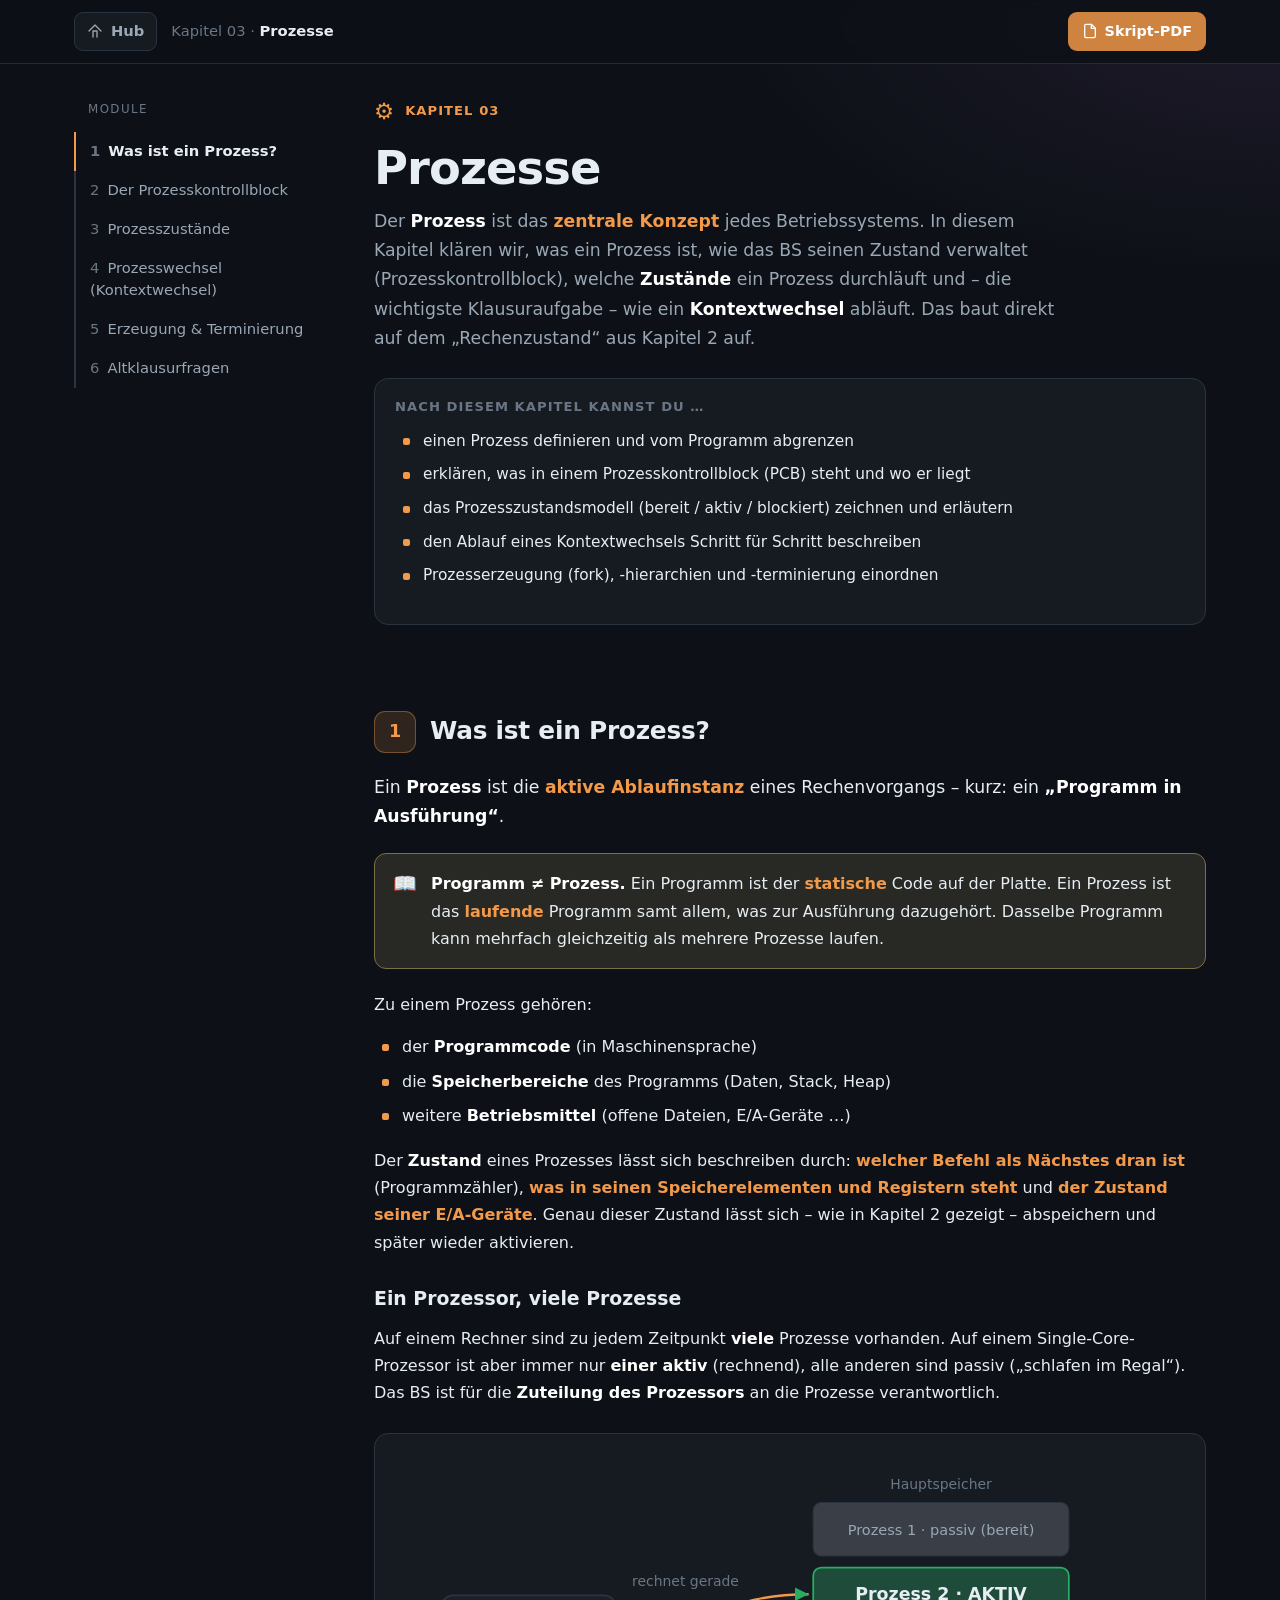
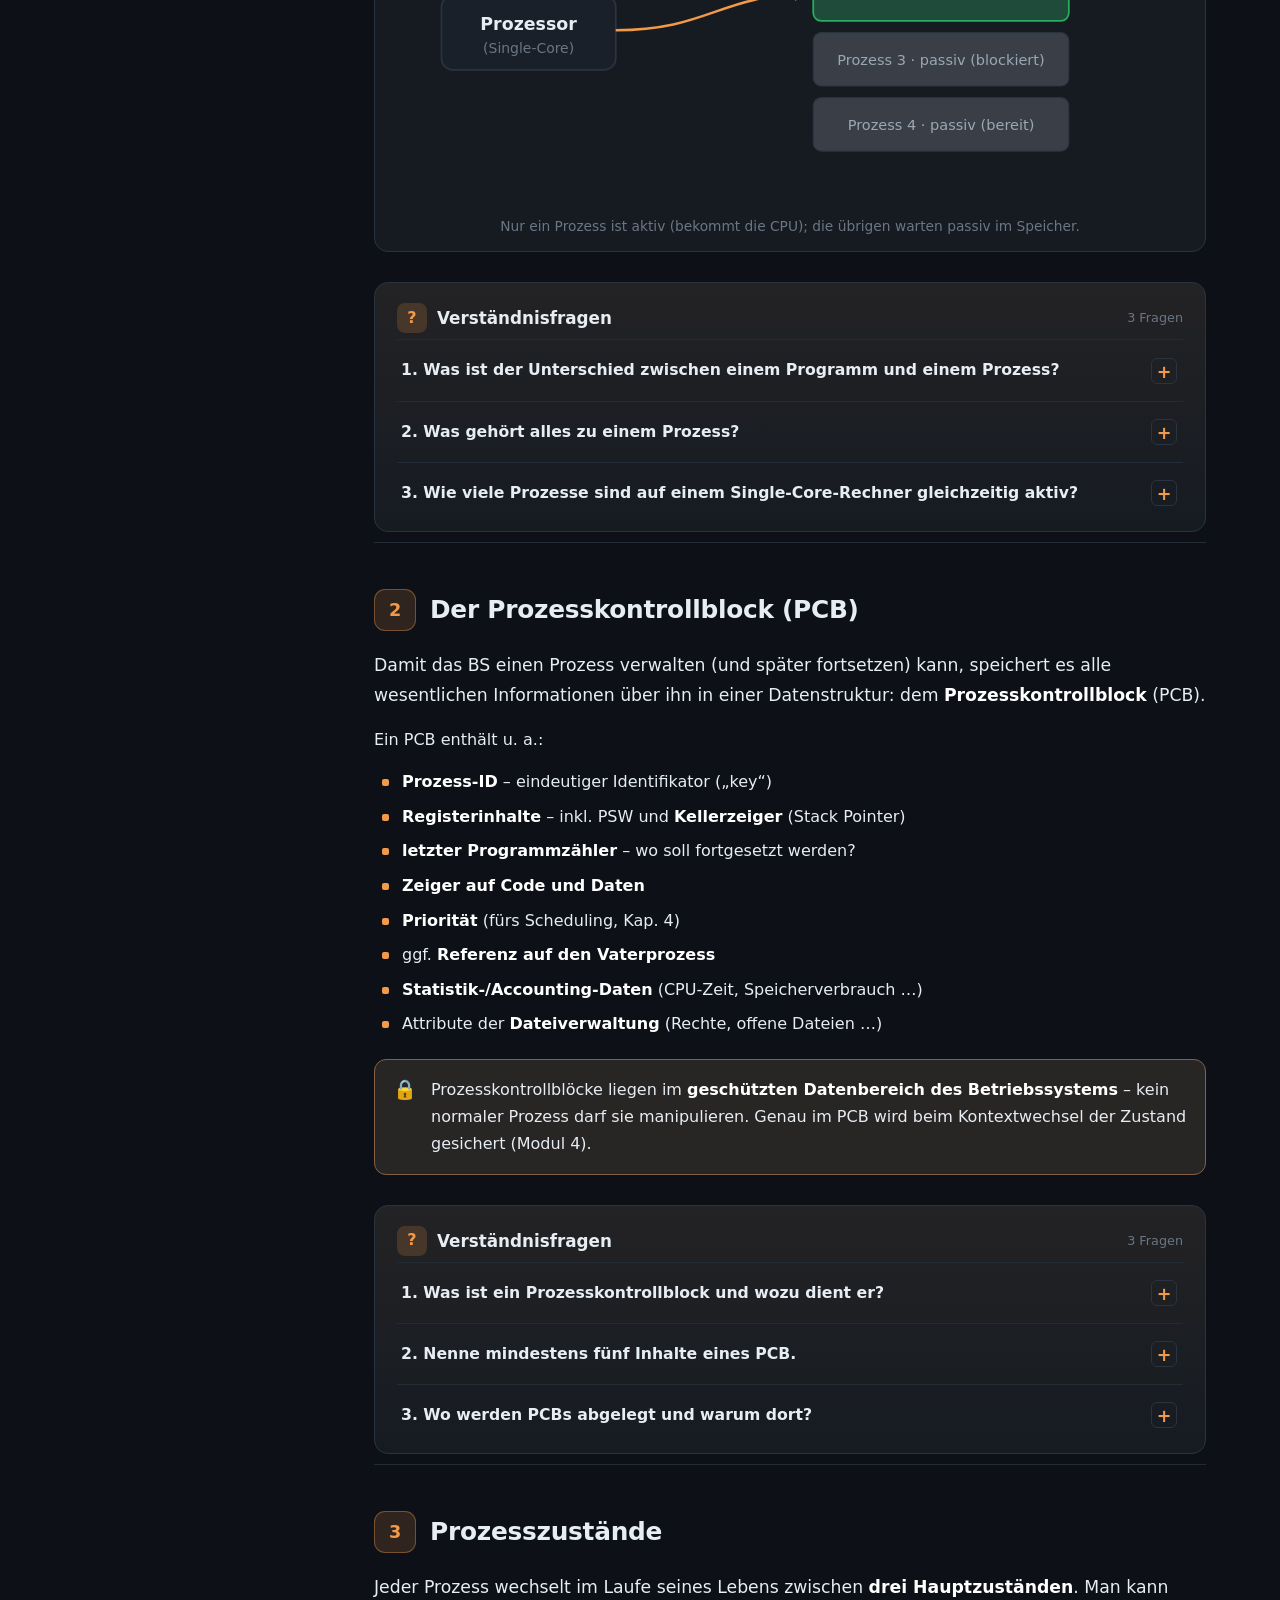
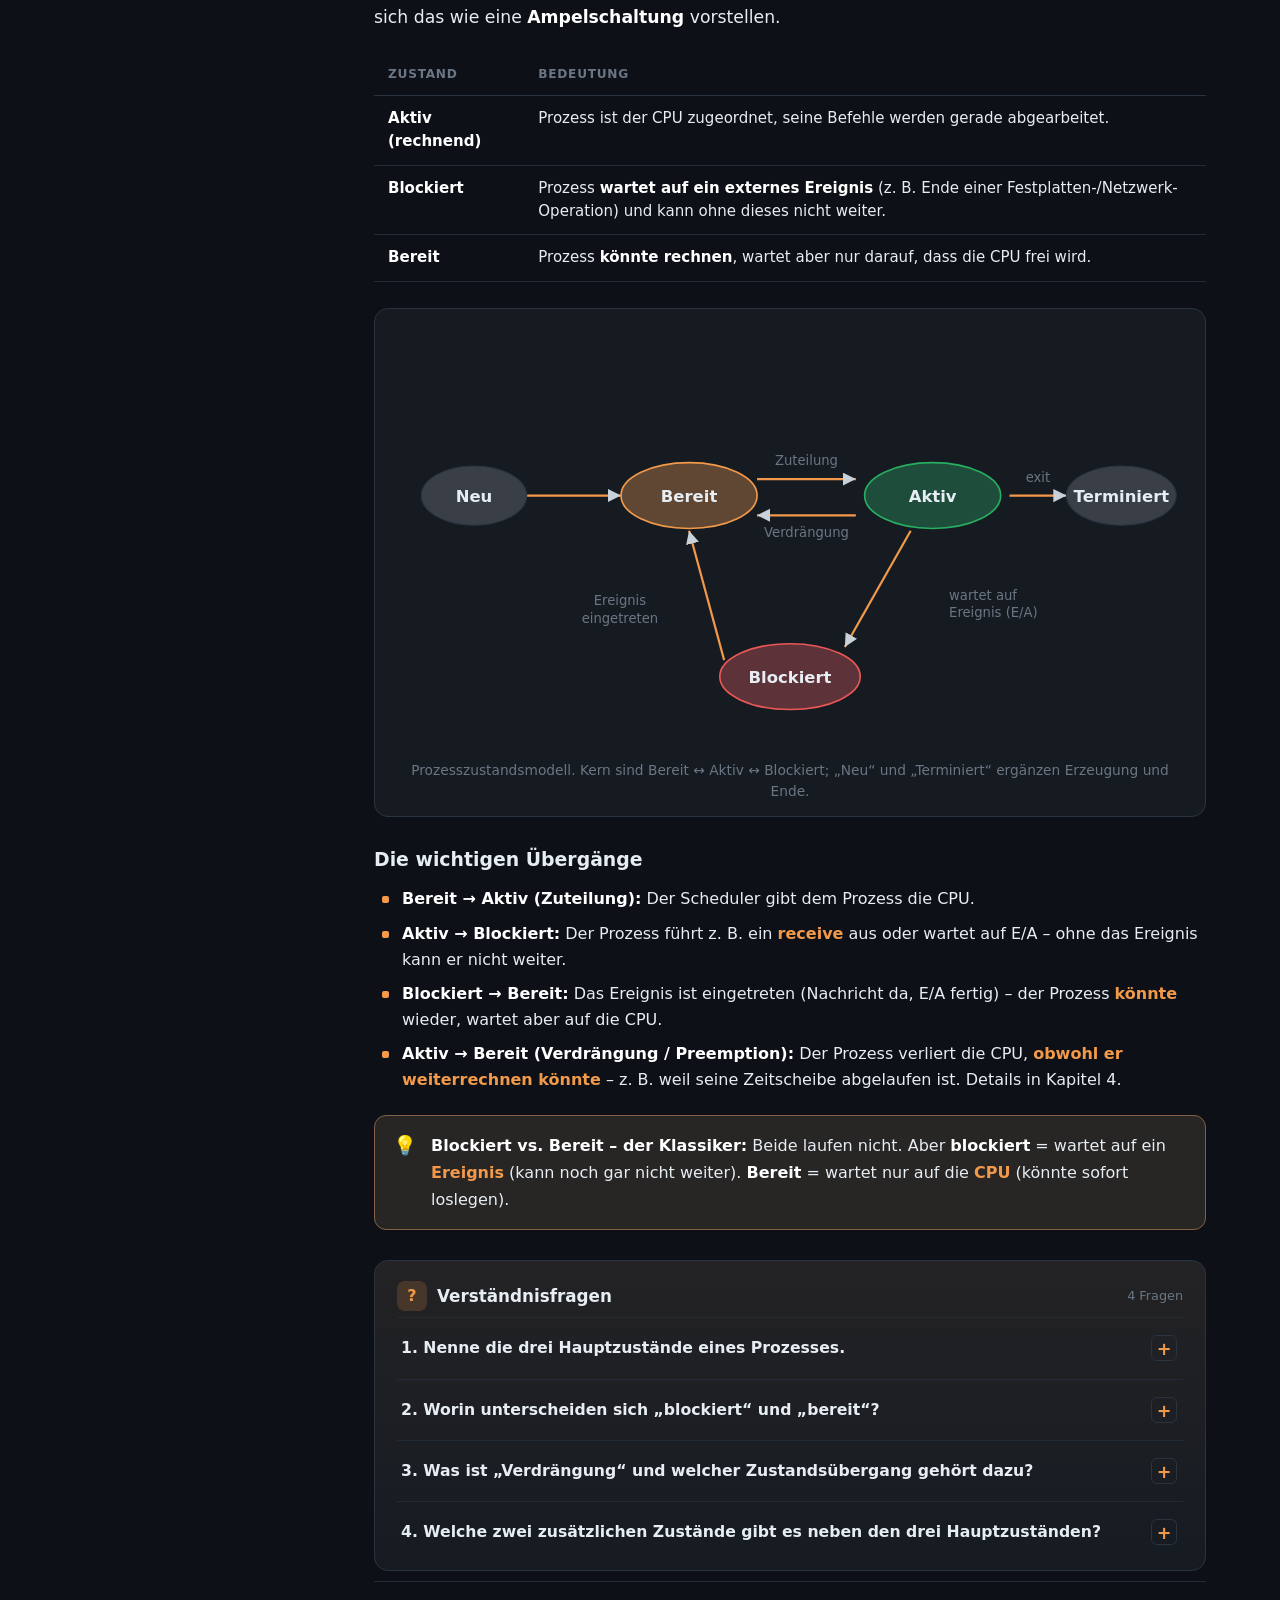
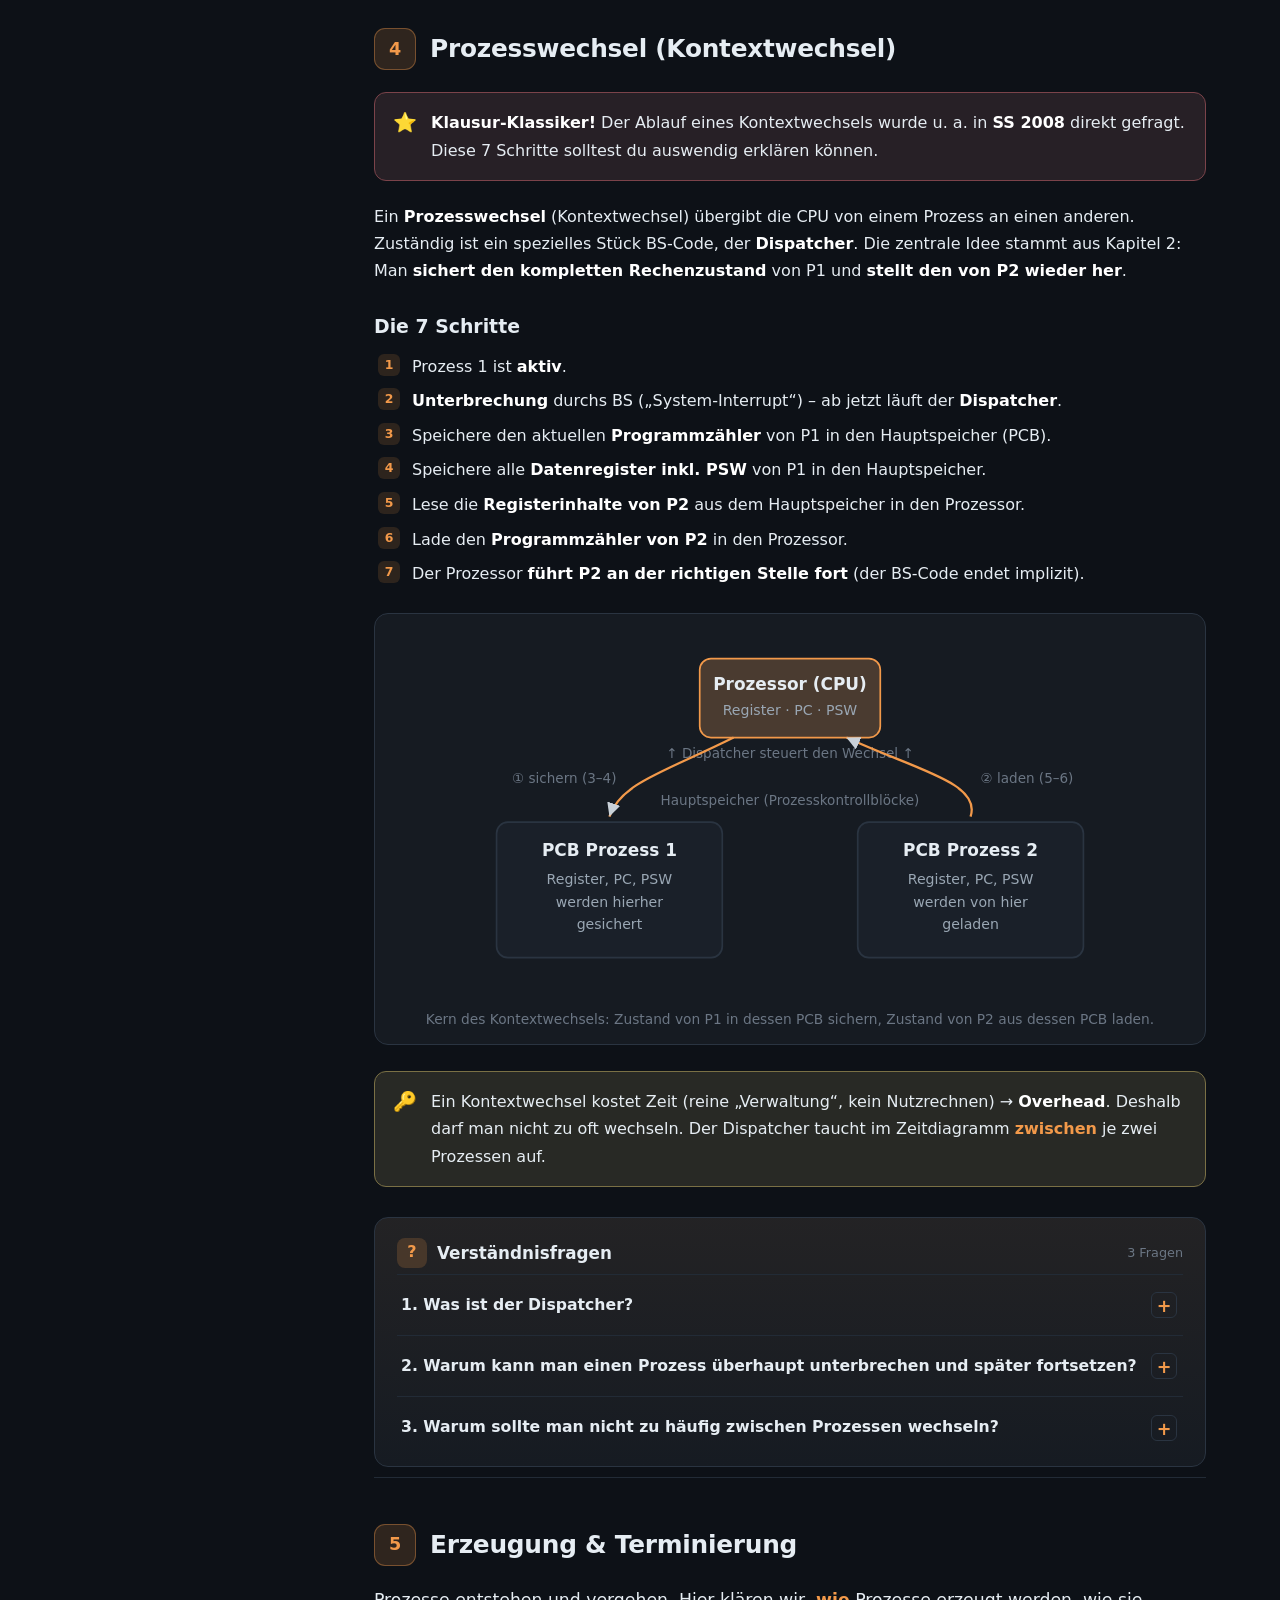
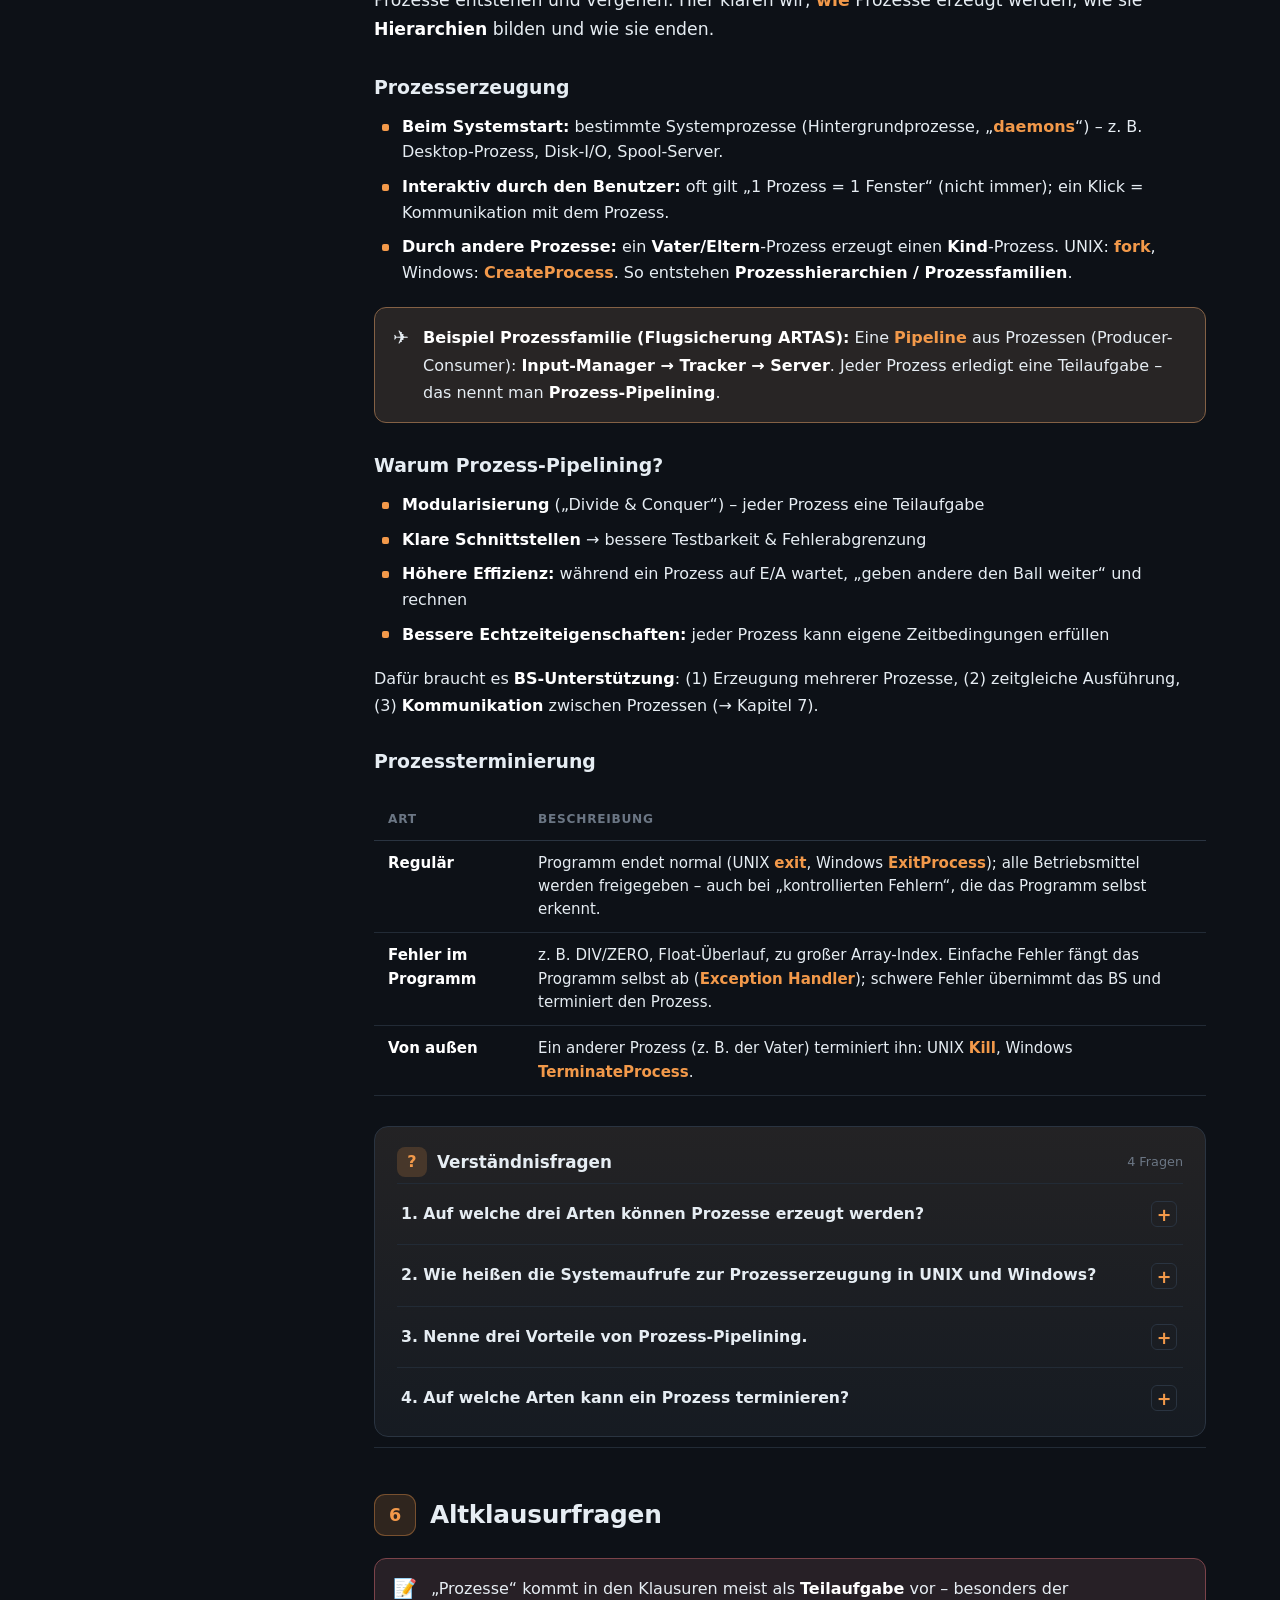
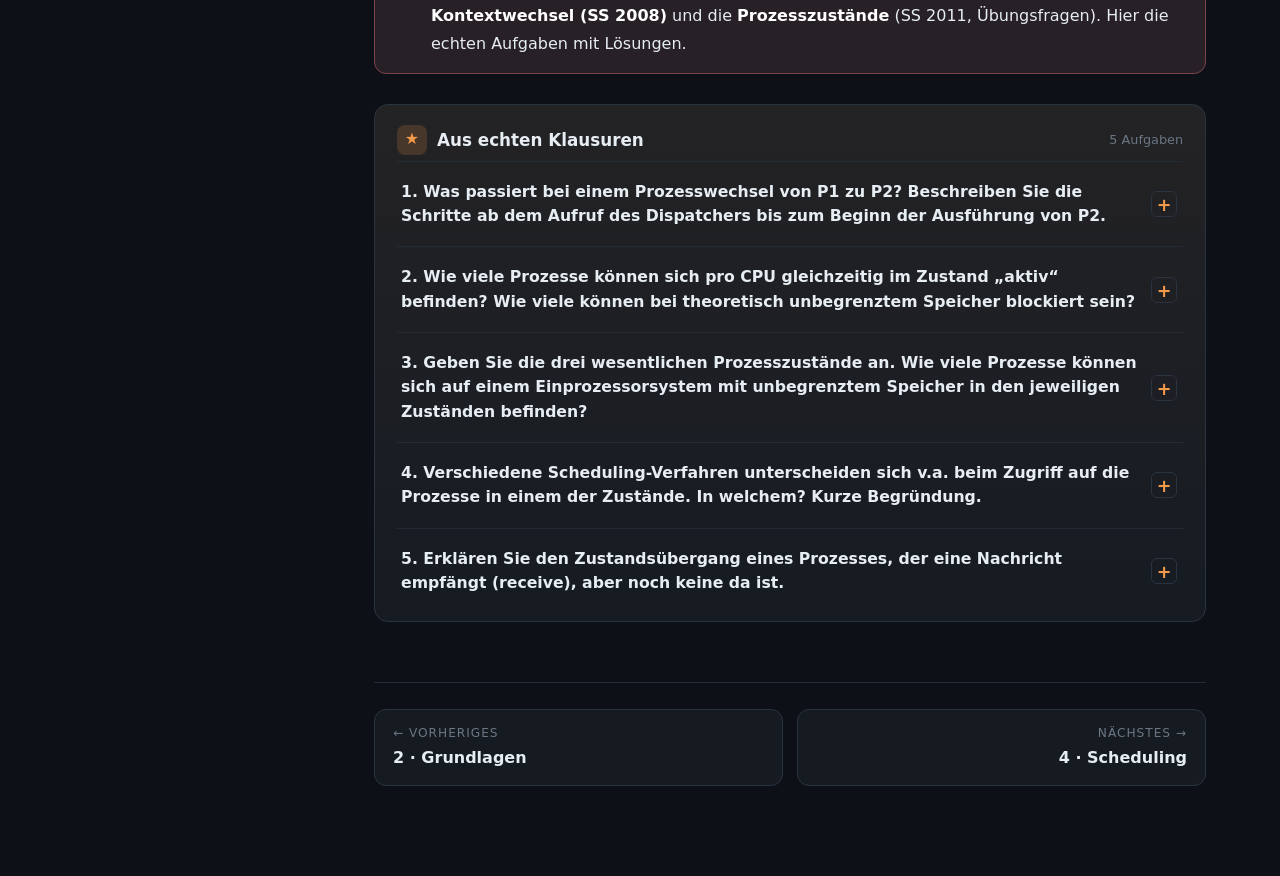
==== kapitel-03.html @ 73db92dc "[001]" ====
<!DOCTYPE html>
<html lang="de">
<head>
  <meta charset="UTF-8" />
  <meta name="viewport" content="width=device-width, initial-scale=1.0" />
  <title>Kapitel 3 · Prozesse · Betriebssysteme</title>
  <link rel="stylesheet" href="css/style.css" />
  <link rel="stylesheet" href="css/chapter.css" />
  <link rel="icon" href="data:image/svg+xml,<svg xmlns='http://www.w3.org/2000/svg' viewBox='0 0 100 100'><text y='.9em' font-size='90'>⚙️</text></svg>" />
</head>
<body class="chapter" style="--chapter-accent:#f2994a;">
  <div class="progress"></div>

  <!-- ============================================================ TOPBAR -->
  <div class="topbar">
    <div class="topbar__inner">
      <a class="home" href="index.html">
        <svg viewBox="0 0 24 24" width="16" height="16" fill="none" stroke="currentColor" stroke-width="2" stroke-linecap="round" stroke-linejoin="round"><path d="M3 12l9-9 9 9"/><path d="M9 21V12h6v9"/></svg>
        Hub
      </a>
      <span class="crumb">Kapitel 03 · <b>Prozesse</b></span>
      <span class="spacer"></span>
      <a class="pdf-link" href="Themen/OS_3_Prozesse.pdf" target="_blank" rel="noopener">
        <svg viewBox="0 0 24 24" fill="none" stroke="currentColor" stroke-width="2" stroke-linecap="round" stroke-linejoin="round"><path d="M14 2H6a2 2 0 0 0-2 2v16a2 2 0 0 0 2 2h12a2 2 0 0 0 2-2V8z"/><path d="M14 2v6h6"/></svg>
        Skript-PDF
      </a>
    </div>
  </div>

  <!-- ============================================================ LAYOUT -->
  <div class="chapter-layout">

    <!-- Inhaltsverzeichnis -->
    <nav class="toc">
      <div class="toc-title">Module</div>
      <ol>
        <li><a href="#modul-1"><span class="mod-num">1</span>Was ist ein Prozess?</a></li>
        <li><a href="#modul-2"><span class="mod-num">2</span>Der Prozesskontrollblock</a></li>
        <li><a href="#modul-3"><span class="mod-num">3</span>Prozesszustände</a></li>
        <li><a href="#modul-4"><span class="mod-num">4</span>Prozesswechsel (Kontextwechsel)</a></li>
        <li><a href="#modul-5"><span class="mod-num">5</span>Erzeugung &amp; Terminierung</a></li>
        <li><a href="#modul-6"><span class="mod-num">6</span>Altklausurfragen</a></li>
      </ol>
    </nav>

    <!-- Hauptinhalt -->
    <main class="content">

      <!-- Kapitel-Kopf -->
      <header class="chapter-hero">
        <div class="kicker"><span class="ico">⚙️</span> Kapitel 03</div>
        <h1>Prozesse</h1>
        <p class="intro">
          Der <strong>Prozess</strong> ist das <em>zentrale Konzept</em> jedes
          Betriebssystems. In diesem Kapitel klären wir, was ein Prozess ist, wie das
          BS seinen Zustand verwaltet (Prozesskontrollblock), welche
          <strong>Zustände</strong> ein Prozess durchläuft und – die wichtigste
          Klausuraufgabe – wie ein <strong>Kontextwechsel</strong> abläuft. Das baut
          direkt auf dem „Rechenzustand“ aus Kapitel&nbsp;2 auf.
        </p>

        <div class="goals">
          <h4>Nach diesem Kapitel kannst du …</h4>
          <ul>
            <li>einen Prozess definieren und vom Programm abgrenzen</li>
            <li>erklären, was in einem Prozesskontrollblock (PCB) steht und wo er liegt</li>
            <li>das Prozesszustandsmodell (bereit / aktiv / blockiert) zeichnen und erläutern</li>
            <li>den Ablauf eines Kontextwechsels Schritt für Schritt beschreiben</li>
            <li>Prozesserzeugung (fork), -hierarchien und -terminierung einordnen</li>
          </ul>
        </div>
      </header>

      <!-- =================================================== MODUL 1 -->
      <section class="module" id="modul-1">
        <div class="module__head">
          <div class="module__num">1</div>
          <h2>Was ist ein Prozess?</h2>
        </div>

        <p class="lead">
          Ein <strong>Prozess</strong> ist die <em>aktive Ablaufinstanz</em> eines
          Rechenvorgangs – kurz: ein <strong>„Programm in Ausführung“</strong>.
        </p>

        <div class="callout callout--merke">
          <div class="cico">📖</div>
          <div class="callout__body">
            <p><strong>Programm ≠ Prozess.</strong> Ein Programm ist der <em>statische</em>
            Code auf der Platte. Ein Prozess ist das <em>laufende</em> Programm samt allem,
            was zur Ausführung dazugehört. Dasselbe Programm kann mehrfach gleichzeitig als
            mehrere Prozesse laufen.</p>
          </div>
        </div>

        <p>Zu einem Prozess gehören:</p>
        <ul>
          <li>der <strong>Programmcode</strong> (in Maschinensprache)</li>
          <li>die <strong>Speicherbereiche</strong> des Programms (Daten, Stack, Heap)</li>
          <li>weitere <strong>Betriebsmittel</strong> (offene Dateien, E/A-Geräte …)</li>
        </ul>

        <p>
          Der <strong>Zustand</strong> eines Prozesses lässt sich beschreiben durch:
          <em>welcher Befehl als Nächstes dran ist</em> (Programmzähler), <em>was in
          seinen Speicherelementen und Registern steht</em> und <em>der Zustand seiner
          E/A-Geräte</em>. Genau dieser Zustand lässt sich – wie in Kapitel&nbsp;2 gezeigt
          – abspeichern und später wieder aktivieren.
        </p>

        <h3>Ein Prozessor, viele Prozesse</h3>
        <p>
          Auf einem Rechner sind zu jedem Zeitpunkt <strong>viele</strong> Prozesse
          vorhanden. Auf einem Single-Core-Prozessor ist aber immer nur
          <strong>einer aktiv</strong> (rechnend), alle anderen sind passiv („schlafen
          im Regal“). Das BS ist für die <strong>Zuteilung des Prozessors</strong> an die
          Prozesse verantwortlich.
        </p>

        <figure class="sketch">
          <svg viewBox="0 0 680 300" role="img" aria-label="Ein Prozessor bearbeitet einen aktiven Prozess, die anderen warten">
            <rect class="sk-box" x="40" y="120" width="150" height="64" rx="10"/>
            <text class="sk-label" x="115" y="150" text-anchor="middle">Prozessor</text>
            <text class="sk-faint" x="115" y="170" text-anchor="middle">(Single-Core)</text>

            <!-- Speicher mit Prozessen -->
            <text class="sk-faint" x="470" y="28" text-anchor="middle">Hauptspeicher</text>
            <rect x="360" y="40" width="220" height="46" rx="7" fill="#3a3f47" stroke="#2a3441"/>
            <text class="sk-sub" x="470" y="68" text-anchor="middle">Prozess 1 · passiv (bereit)</text>

            <rect x="360" y="96" width="220" height="46" rx="7" fill="color-mix(in srgb,#27ae60 30%,#1a2029)" stroke="#27ae60" stroke-width="1.5"/>
            <text class="sk-label" x="470" y="124" text-anchor="middle">Prozess 2 · AKTIV</text>

            <rect x="360" y="152" width="220" height="46" rx="7" fill="#3a3f47" stroke="#2a3441"/>
            <text class="sk-sub" x="470" y="180" text-anchor="middle">Prozess 3 · passiv (blockiert)</text>

            <rect x="360" y="208" width="220" height="46" rx="7" fill="#3a3f47" stroke="#2a3441"/>
            <text class="sk-sub" x="470" y="236" text-anchor="middle">Prozess 4 · passiv (bereit)</text>

            <!-- Pfeil CPU -> aktiver Prozess -->
            <path class="sk-arrow" d="M190 150 C270 150, 280 119, 356 119" marker-end="url(#p-arr)" stroke="#27ae60"/>
            <text class="sk-faint" x="250" y="112" text-anchor="middle" fill="#27ae60">rechnet gerade</text>
            <defs>
              <marker id="p-arr" markerWidth="9" markerHeight="9" refX="6" refY="3" orient="auto">
                <path d="M0,0 L6,3 L0,6 Z" fill="#27ae60"/>
              </marker>
            </defs>
          </svg>
          <figcaption>Nur ein Prozess ist aktiv (bekommt die CPU); die übrigen warten passiv im Speicher.</figcaption>
        </figure>

        <!-- Fragen Modul 1 -->
        <div class="questions">
          <div class="questions__head">
            <span class="q-ico">?</span><h3>Verständnisfragen</h3><span class="count">3 Fragen</span>
          </div>
          <details class="q">
            <summary>1. Was ist der Unterschied zwischen einem Programm und einem Prozess?</summary>
            <div class="answer">Ein <strong>Programm</strong> ist der statische Code (z.&nbsp;B.
              auf der Platte). Ein <strong>Prozess</strong> ist ein Programm <strong>in
              Ausführung</strong> – samt Code, Speicherbereichen, Registern und
              Betriebsmitteln. Ein Programm kann mehrfach gleichzeitig als mehrere Prozesse laufen.</div>
          </details>
          <details class="q">
            <summary>2. Was gehört alles zu einem Prozess?</summary>
            <div class="answer">Der <strong>Programmcode</strong>, die
              <strong>Speicherbereiche</strong> (Daten/Stack/Heap) und weitere
              <strong>Betriebsmittel</strong> (offene Dateien, E/A-Geräte …).</div>
          </details>
          <details class="q">
            <summary>3. Wie viele Prozesse sind auf einem Single-Core-Rechner gleichzeitig aktiv?</summary>
            <div class="answer">Genau <strong>einer</strong>. Alle anderen sind passiv
              (bereit oder blockiert). Das BS teilt die CPU reihum zu.</div>
          </details>
        </div>
      </section>

      <!-- =================================================== MODUL 2 -->
      <section class="module" id="modul-2">
        <div class="module__head">
          <div class="module__num">2</div>
          <h2>Der Prozesskontrollblock (PCB)</h2>
        </div>

        <p class="lead">
          Damit das BS einen Prozess verwalten (und später fortsetzen) kann, speichert es
          alle wesentlichen Informationen über ihn in einer Datenstruktur: dem
          <strong>Prozesskontrollblock</strong> (PCB).
        </p>

        <p>Ein PCB enthält u.&nbsp;a.:</p>
        <ul>
          <li><strong>Prozess-ID</strong> – eindeutiger Identifikator („key“)</li>
          <li><strong>Registerinhalte</strong> – inkl. PSW und <strong>Kellerzeiger</strong> (Stack Pointer)</li>
          <li><strong>letzter Programmzähler</strong> – wo soll fortgesetzt werden?</li>
          <li><strong>Zeiger auf Code und Daten</strong></li>
          <li><strong>Priorität</strong> (fürs Scheduling, Kap.&nbsp;4)</li>
          <li>ggf. <strong>Referenz auf den Vaterprozess</strong></li>
          <li><strong>Statistik-/Accounting-Daten</strong> (CPU-Zeit, Speicherverbrauch …)</li>
          <li>Attribute der <strong>Dateiverwaltung</strong> (Rechte, offene Dateien …)</li>
        </ul>

        <div class="callout callout--note">
          <div class="cico">🔒</div>
          <div class="callout__body">
            <p>Prozesskontrollblöcke liegen im <strong>geschützten Datenbereich des
            Betriebssystems</strong> – kein normaler Prozess darf sie manipulieren. Genau
            im PCB wird beim Kontextwechsel der Zustand gesichert (Modul&nbsp;4).</p>
          </div>
        </div>

        <!-- Fragen Modul 2 -->
        <div class="questions">
          <div class="questions__head">
            <span class="q-ico">?</span><h3>Verständnisfragen</h3><span class="count">3 Fragen</span>
          </div>
          <details class="q">
            <summary>1. Was ist ein Prozesskontrollblock und wozu dient er?</summary>
            <div class="answer">Eine Datenstruktur, in der das BS <strong>alle wesentlichen
              Attribute eines Prozesses</strong> speichert. Sie erlaubt es, den Prozess zu
              verwalten und nach einer Unterbrechung exakt fortzusetzen.</div>
          </details>
          <details class="q">
            <summary>2. Nenne mindestens fünf Inhalte eines PCB.</summary>
            <div class="answer">Prozess-ID, Registerinhalte (inkl. PSW &amp; Kellerzeiger),
              letzter Programmzähler, Zeiger auf Code/Daten, Priorität, Vaterprozess-Referenz,
              Accounting-Daten, Dateiverwaltungs-Attribute.</div>
          </details>
          <details class="q">
            <summary>3. Wo werden PCBs abgelegt und warum dort?</summary>
            <div class="answer">Im <strong>geschützten Datenbereich des Betriebssystems</strong>,
              damit kein Benutzerprozess sie unbefugt lesen oder verändern kann (Schutz &amp;
              Sicherheit).</div>
          </details>
        </div>
      </section>

      <!-- =================================================== MODUL 3 -->
      <section class="module" id="modul-3">
        <div class="module__head">
          <div class="module__num">3</div>
          <h2>Prozesszustände</h2>
        </div>

        <p class="lead">
          Jeder Prozess wechselt im Laufe seines Lebens zwischen <strong>drei
          Hauptzuständen</strong>. Man kann sich das wie eine <strong>Ampelschaltung</strong>
          vorstellen.
        </p>

        <div class="table-wrap">
          <table class="cmp">
            <thead><tr><th>Zustand</th><th>Bedeutung</th></tr></thead>
            <tbody>
              <tr><td>Aktiv (rechnend)</td><td>Prozess ist der CPU zugeordnet, seine Befehle werden gerade abgearbeitet.</td></tr>
              <tr><td>Blockiert</td><td>Prozess <strong>wartet auf ein externes Ereignis</strong> (z.&nbsp;B. Ende einer Festplatten-/Netzwerk-Operation) und kann ohne dieses nicht weiter.</td></tr>
              <tr><td>Bereit</td><td>Prozess <strong>könnte rechnen</strong>, wartet aber nur darauf, dass die CPU frei wird.</td></tr>
            </tbody>
          </table>
        </div>

        <figure class="sketch">
          <svg viewBox="0 0 720 380" role="img" aria-label="Prozesszustandsdiagramm mit Neu, Bereit, Aktiv, Blockiert, Terminiert">
            <!-- Übergänge zuerst (damit Ellipsen darüber liegen) -->
            <!-- Neu -> Bereit -->
            <path class="sk-arrow" d="M120 150 L206 150" marker-end="url(#o-arr)"/>
            <!-- Bereit -> Aktiv (oben) -->
            <path class="sk-arrow" d="M330 135 L420 135" marker-end="url(#o-arr)"/>
            <text class="sk-faint" x="375" y="122" text-anchor="middle">Zuteilung</text>
            <!-- Aktiv -> Bereit (unten) -->
            <path class="sk-arrow" d="M420 168 L330 168" marker-end="url(#o-arr)" stroke="#eb5757"/>
            <text class="sk-faint" x="375" y="188" text-anchor="middle" fill="#eb5757">Verdrängung</text>
            <!-- Aktiv -> Blockiert -->
            <path class="sk-arrow" d="M470 182 L410 288" marker-end="url(#o-arr)"/>
            <text class="sk-faint" x="505" y="245" text-anchor="start">wartet auf</text>
            <text class="sk-faint" x="505" y="261" text-anchor="start">Ereignis (E/A)</text>
            <!-- Blockiert -> Bereit -->
            <path class="sk-arrow" d="M300 300 L268 182" marker-end="url(#o-arr)"/>
            <text class="sk-faint" x="205" y="250" text-anchor="middle">Ereignis</text>
            <text class="sk-faint" x="205" y="266" text-anchor="middle">eingetreten</text>
            <!-- Aktiv -> Terminiert -->
            <path class="sk-arrow" d="M560 150 L612 150" marker-end="url(#o-arr)"/>
            <text class="sk-faint" x="586" y="138" text-anchor="middle">exit</text>

            <!-- Ellipsen -->
            <ellipse cx="72" cy="150" rx="48" ry="27" fill="#3a3f47" stroke="#2a3441"/>
            <text class="sk-label" x="72" y="156" text-anchor="middle">Neu</text>

            <ellipse cx="268" cy="150" rx="62" ry="30" fill="color-mix(in srgb,#f2994a 32%,#1a2029)" stroke="#f2994a" stroke-width="1.5"/>
            <text class="sk-label" x="268" y="156" text-anchor="middle">Bereit</text>

            <ellipse cx="490" cy="150" rx="62" ry="30" fill="color-mix(in srgb,#27ae60 32%,#1a2029)" stroke="#27ae60" stroke-width="1.5"/>
            <text class="sk-label" x="490" y="156" text-anchor="middle">Aktiv</text>

            <ellipse cx="662" cy="150" rx="50" ry="27" fill="#3a3f47" stroke="#2a3441"/>
            <text class="sk-label" x="662" y="156" text-anchor="middle">Terminiert</text>

            <ellipse cx="360" cy="315" rx="64" ry="30" fill="color-mix(in srgb,#eb5757 32%,#1a2029)" stroke="#eb5757" stroke-width="1.5"/>
            <text class="sk-label" x="360" y="321" text-anchor="middle">Blockiert</text>

            <defs>
              <marker id="o-arr" markerWidth="9" markerHeight="9" refX="6" refY="3" orient="auto">
                <path d="M0,0 L6,3 L0,6 Z" fill="#c9d1d9"/>
              </marker>
            </defs>
          </svg>
          <figcaption>Prozesszustandsmodell. Kern sind Bereit ↔ Aktiv ↔ Blockiert; „Neu“ und „Terminiert“ ergänzen Erzeugung und Ende.</figcaption>
        </figure>

        <h3>Die wichtigen Übergänge</h3>
        <ul>
          <li><strong>Bereit → Aktiv (Zuteilung):</strong> Der Scheduler gibt dem Prozess die CPU.</li>
          <li><strong>Aktiv → Blockiert:</strong> Der Prozess führt z.&nbsp;B. ein <em>receive</em>
              aus oder wartet auf E/A – ohne das Ereignis kann er nicht weiter.</li>
          <li><strong>Blockiert → Bereit:</strong> Das Ereignis ist eingetreten (Nachricht
              da, E/A fertig) – der Prozess <em>könnte</em> wieder, wartet aber auf die CPU.</li>
          <li><strong>Aktiv → Bereit (Verdrängung / Preemption):</strong> Der Prozess verliert
              die CPU, <em>obwohl er weiterrechnen könnte</em> – z.&nbsp;B. weil seine Zeitscheibe
              abgelaufen ist. Details in Kapitel&nbsp;4.</li>
        </ul>

        <div class="callout callout--note">
          <div class="cico">💡</div>
          <div class="callout__body">
            <p><strong>Blockiert vs. Bereit – der Klassiker:</strong> Beide laufen nicht.
            Aber <strong>blockiert</strong> = wartet auf ein <em>Ereignis</em> (kann noch
            gar nicht weiter). <strong>Bereit</strong> = wartet nur auf die <em>CPU</em>
            (könnte sofort loslegen).</p>
          </div>
        </div>

        <!-- Fragen Modul 3 -->
        <div class="questions">
          <div class="questions__head">
            <span class="q-ico">?</span><h3>Verständnisfragen</h3><span class="count">4 Fragen</span>
          </div>
          <details class="q">
            <summary>1. Nenne die drei Hauptzustände eines Prozesses.</summary>
            <div class="answer"><strong>Aktiv</strong> (rechnend), <strong>Bereit</strong>
              (wartet auf CPU) und <strong>Blockiert</strong> (wartet auf ein Ereignis).</div>
          </details>
          <details class="q">
            <summary>2. Worin unterscheiden sich „blockiert“ und „bereit“?</summary>
            <div class="answer">Beide rechnen nicht. <strong>Blockiert:</strong> wartet auf ein
              <strong>externes Ereignis</strong> (E/A, Nachricht) und kann ohne dieses nicht
              weiter. <strong>Bereit:</strong> könnte sofort rechnen, wartet nur auf die
              <strong>CPU</strong>.</div>
          </details>
          <details class="q">
            <summary>3. Was ist „Verdrängung“ und welcher Zustandsübergang gehört dazu?</summary>
            <div class="answer">Verdrängung (Preemption): Ein aktiver Prozess verliert die CPU,
              <strong>obwohl er weiterrechnen könnte</strong> (z.&nbsp;B. Zeitscheibe abgelaufen).
              Übergang <strong>Aktiv → Bereit</strong>.</div>
          </details>
          <details class="q">
            <summary>4. Welche zwei zusätzlichen Zustände gibt es neben den drei Hauptzuständen?</summary>
            <div class="answer"><strong>Neu</strong> (Prozess wird gerade erzeugt/etabliert) und
              <strong>Terminiert</strong> (Prozess ist beendet, nicht-persistente
              Zustandselemente werden gelöscht).</div>
          </details>
        </div>
      </section>

      <!-- =================================================== MODUL 4 -->
      <section class="module" id="modul-4">
        <div class="module__head">
          <div class="module__num">4</div>
          <h2>Prozesswechsel (Kontextwechsel)</h2>
        </div>

        <div class="callout callout--exam">
          <div class="cico">⭐</div>
          <div class="callout__body">
            <p><strong>Klausur-Klassiker!</strong> Der Ablauf eines Kontextwechsels wurde
            u.&nbsp;a. in <strong>SS 2008</strong> direkt gefragt. Diese 7 Schritte solltest
            du auswendig erklären können.</p>
          </div>
        </div>

        <p>
          Ein <strong>Prozesswechsel</strong> (Kontextwechsel) übergibt die CPU von einem
          Prozess an einen anderen. Zuständig ist ein spezielles Stück BS-Code, der
          <strong>Dispatcher</strong>. Die zentrale Idee stammt aus Kapitel&nbsp;2: Man
          <strong>sichert den kompletten Rechenzustand</strong> von P1 und
          <strong>stellt den von P2 wieder her</strong>.
        </p>

        <h3>Die 7 Schritte</h3>
        <ol>
          <li>Prozess&nbsp;1 ist <strong>aktiv</strong>.</li>
          <li><strong>Unterbrechung</strong> durchs BS („System-Interrupt“) – ab jetzt läuft
              der <strong>Dispatcher</strong>.</li>
          <li>Speichere den aktuellen <strong>Programmzähler</strong> von P1 in den Hauptspeicher (PCB).</li>
          <li>Speichere alle <strong>Datenregister inkl. PSW</strong> von P1 in den Hauptspeicher.</li>
          <li>Lese die <strong>Registerinhalte von P2</strong> aus dem Hauptspeicher in den Prozessor.</li>
          <li>Lade den <strong>Programmzähler von P2</strong> in den Prozessor.</li>
          <li>Der Prozessor <strong>führt P2 an der richtigen Stelle fort</strong> (der
              BS-Code endet implizit).</li>
        </ol>

        <figure class="sketch">
          <svg viewBox="0 0 700 320" role="img" aria-label="Kontextwechsel: Zustand von P1 sichern, Zustand von P2 laden">
            <!-- CPU -->
            <rect class="sk-accent" x="270" y="20" width="160" height="70" rx="10"/>
            <text class="sk-label" x="350" y="48" text-anchor="middle">Prozessor (CPU)</text>
            <text class="sk-sub" x="350" y="70" text-anchor="middle">Register · PC · PSW</text>
            <text class="sk-faint" x="350" y="108" text-anchor="middle">↑ Dispatcher steuert den Wechsel ↑</text>

            <!-- Speicher unten -->
            <text class="sk-faint" x="350" y="150" text-anchor="middle">Hauptspeicher (Prozesskontrollblöcke)</text>
            <rect class="sk-box" x="90" y="165" width="200" height="120" rx="10"/>
            <text class="sk-label" x="190" y="195" text-anchor="middle">PCB Prozess 1</text>
            <text class="sk-sub" x="190" y="220" text-anchor="middle">Register, PC, PSW</text>
            <text class="sk-sub" x="190" y="240" text-anchor="middle">werden hierher</text>
            <text class="sk-sub" x="190" y="260" text-anchor="middle">gesichert</text>

            <rect class="sk-box" x="410" y="165" width="200" height="120" rx="10"/>
            <text class="sk-label" x="510" y="195" text-anchor="middle">PCB Prozess 2</text>
            <text class="sk-sub" x="510" y="220" text-anchor="middle">Register, PC, PSW</text>
            <text class="sk-sub" x="510" y="240" text-anchor="middle">werden von hier</text>
            <text class="sk-sub" x="510" y="260" text-anchor="middle">geladen</text>

            <!-- Pfeile -->
            <path class="sk-arrow" d="M300 90 C240 120, 200 130, 190 160" marker-end="url(#o-arr2)" stroke="#eb5757"/>
            <text class="sk-faint" x="150" y="130" text-anchor="middle" fill="#eb5757">① sichern (3–4)</text>
            <path class="sk-arrow" d="M510 160 C520 130, 460 118, 400 90" marker-end="url(#o-arr2)" stroke="#27ae60"/>
            <text class="sk-faint" x="560" y="130" text-anchor="middle" fill="#27ae60">② laden (5–6)</text>
            <defs>
              <marker id="o-arr2" markerWidth="9" markerHeight="9" refX="6" refY="3" orient="auto">
                <path d="M0,0 L6,3 L0,6 Z" fill="#c9d1d9"/>
              </marker>
            </defs>
          </svg>
          <figcaption>Kern des Kontextwechsels: Zustand von P1 in dessen PCB sichern, Zustand von P2 aus dessen PCB laden.</figcaption>
        </figure>

        <div class="callout callout--merke">
          <div class="cico">🔑</div>
          <div class="callout__body">
            <p>Ein Kontextwechsel kostet Zeit (reine „Verwaltung“, kein Nutzrechnen) →
            <strong>Overhead</strong>. Deshalb darf man nicht zu oft wechseln. Der
            Dispatcher taucht im Zeitdiagramm <em>zwischen</em> je zwei Prozessen auf.</p>
          </div>
        </div>

        <!-- Fragen Modul 4 -->
        <div class="questions">
          <div class="questions__head">
            <span class="q-ico">?</span><h3>Verständnisfragen</h3><span class="count">3 Fragen</span>
          </div>
          <details class="q">
            <summary>1. Was ist der Dispatcher?</summary>
            <div class="answer">Das Stück Betriebssystem-Code, das den eigentlichen
              <strong>Prozesswechsel</strong> durchführt (Zustand sichern/laden und CPU
              übergeben). Er wird nach einer Unterbrechung (System-Interrupt) aktiv.</div>
          </details>
          <details class="q">
            <summary>2. Warum kann man einen Prozess überhaupt unterbrechen und später fortsetzen?</summary>
            <div class="answer">Weil sein kompletter Zustand aus <strong>Registern (inkl. PC
              und PSW) und Speicherinhalt</strong> besteht. Sichert man diese im PCB, kann der
              Prozess exakt an derselben Stelle fortgesetzt werden (siehe Kapitel&nbsp;2,
              „Rechenzustand“).</div>
          </details>
          <details class="q">
            <summary>3. Warum sollte man nicht zu häufig zwischen Prozessen wechseln?</summary>
            <div class="answer">Jeder Kontextwechsel kostet Zeit für das Sichern/Laden der
              Register – das ist <strong>Overhead</strong> ohne Nutzrechnen. Zu häufige Wechsel
              senken die effektive CPU-Auslastung.</div>
          </details>
        </div>
      </section>

      <!-- =================================================== MODUL 5 -->
      <section class="module" id="modul-5">
        <div class="module__head">
          <div class="module__num">5</div>
          <h2>Erzeugung &amp; Terminierung</h2>
        </div>

        <p class="lead">
          Prozesse entstehen und vergehen. Hier klären wir, <em>wie</em> Prozesse erzeugt
          werden, wie sie <strong>Hierarchien</strong> bilden und wie sie enden.
        </p>

        <h3>Prozesserzeugung</h3>
        <ul>
          <li><strong>Beim Systemstart:</strong> bestimmte Systemprozesse (Hintergrund­prozesse,
              „<em>daemons</em>“) – z.&nbsp;B. Desktop-Prozess, Disk-I/O, Spool-Server.</li>
          <li><strong>Interaktiv durch den Benutzer:</strong> oft gilt „1 Prozess = 1 Fenster“
              (nicht immer); ein Klick = Kommunikation mit dem Prozess.</li>
          <li><strong>Durch andere Prozesse:</strong> ein <strong>Vater/Eltern</strong>-Prozess
              erzeugt einen <strong>Kind</strong>-Prozess. UNIX: <em>fork</em>, Windows:
              <em>CreateProcess</em>. So entstehen <strong>Prozesshierarchien /
              Prozessfamilien</strong>.</li>
        </ul>

        <div class="callout callout--note">
          <div class="cico">✈️</div>
          <div class="callout__body">
            <p><strong>Beispiel Prozessfamilie (Flugsicherung ARTAS):</strong> Eine
            <em>Pipeline</em> aus Prozessen (Producer-Consumer):
            <strong>Input-Manager → Tracker → Server</strong>. Jeder Prozess erledigt eine
            Teilaufgabe – das nennt man <strong>Prozess-Pipelining</strong>.</p>
          </div>
        </div>

        <h3>Warum Prozess-Pipelining?</h3>
        <ul>
          <li><strong>Modularisierung</strong> („Divide &amp; Conquer“) – jeder Prozess eine Teilaufgabe</li>
          <li><strong>Klare Schnittstellen</strong> → bessere Testbarkeit &amp; Fehlerabgrenzung</li>
          <li><strong>Höhere Effizienz:</strong> während ein Prozess auf E/A wartet, „geben andere
              den Ball weiter“ und rechnen</li>
          <li><strong>Bessere Echtzeiteigenschaften:</strong> jeder Prozess kann eigene
              Zeitbedingungen erfüllen</li>
        </ul>
        <p>
          Dafür braucht es <strong>BS-Unterstützung</strong>: (1) Erzeugung mehrerer Prozesse,
          (2) zeitgleiche Ausführung, (3) <strong>Kommunikation</strong> zwischen Prozessen
          (→ Kapitel&nbsp;7).
        </p>

        <h3>Prozessterminierung</h3>
        <div class="table-wrap">
          <table class="cmp">
            <thead><tr><th>Art</th><th>Beschreibung</th></tr></thead>
            <tbody>
              <tr><td>Regulär</td><td>Programm endet normal (UNIX <em>exit</em>, Windows <em>ExitProcess</em>); alle Betriebsmittel werden freigegeben – auch bei „kontrollierten Fehlern“, die das Programm selbst erkennt.</td></tr>
              <tr><td>Fehler im Programm</td><td>z.&nbsp;B. DIV/ZERO, Float-Überlauf, zu großer Array-Index. Einfache Fehler fängt das Programm selbst ab (<em>Exception Handler</em>); schwere Fehler übernimmt das BS und terminiert den Prozess.</td></tr>
              <tr><td>Von außen</td><td>Ein anderer Prozess (z.&nbsp;B. der Vater) terminiert ihn: UNIX <em>Kill</em>, Windows <em>TerminateProcess</em>.</td></tr>
            </tbody>
          </table>
        </div>

        <!-- Fragen Modul 5 -->
        <div class="questions">
          <div class="questions__head">
            <span class="q-ico">?</span><h3>Verständnisfragen</h3><span class="count">4 Fragen</span>
          </div>
          <details class="q">
            <summary>1. Auf welche drei Arten können Prozesse erzeugt werden?</summary>
            <div class="answer">Beim <strong>Systemstart</strong> (daemons), <strong>interaktiv
              durch den Benutzer</strong> und <strong>durch andere Prozesse</strong>
              (Vater erzeugt Kind, z.&nbsp;B. per <em>fork</em> / <em>CreateProcess</em>).</div>
          </details>
          <details class="q">
            <summary>2. Wie heißen die Systemaufrufe zur Prozesserzeugung in UNIX und Windows?</summary>
            <div class="answer">UNIX: <strong>fork</strong>. Windows: <strong>CreateProcess</strong>.</div>
          </details>
          <details class="q">
            <summary>3. Nenne drei Vorteile von Prozess-Pipelining.</summary>
            <div class="answer">Modularisierung (Divide &amp; Conquer), klare Schnittstellen
              (Testbarkeit/Fehlerabgrenzung), höhere Effizienz (Überlappung von E/A und Rechnen),
              bessere Echtzeiteigenschaften.</div>
          </details>
          <details class="q">
            <summary>4. Auf welche Arten kann ein Prozess terminieren?</summary>
            <div class="answer"><strong>Regulär</strong> (exit/ExitProcess), durch einen
              <strong>Fehler im Programm</strong> (das BS terminiert bei schweren Fehlern) oder
              <strong>von außen</strong> (Kill/TerminateProcess durch einen anderen Prozess).</div>
          </details>
        </div>
      </section>

      <!-- =================================================== MODUL 6 -->
      <section class="module" id="modul-6">
        <div class="module__head">
          <div class="module__num">6</div>
          <h2>Altklausurfragen</h2>
        </div>

        <div class="callout callout--exam">
          <div class="cico">📝</div>
          <div class="callout__body">
            <p>„Prozesse“ kommt in den Klausuren meist als <strong>Teilaufgabe</strong> vor –
            besonders der <strong>Kontextwechsel (SS 2008)</strong> und die
            <strong>Prozesszustände</strong> (SS 2011, Übungsfragen). Hier die echten Aufgaben
            mit Lösungen.</p>
          </div>
        </div>

        <div class="questions">
          <div class="questions__head">
            <span class="q-ico">★</span><h3>Aus echten Klausuren</h3><span class="count">5 Aufgaben</span>
          </div>

          <details class="q">
            <summary>1. Was passiert bei einem Prozesswechsel von P1 zu P2? Beschreiben Sie die Schritte ab dem Aufruf des Dispatchers bis zum Beginn der Ausführung von P2.</summary>
            <div class="answer">
              Ab dem Dispatcher:
              <ul>
                <li>Speichere den <strong>Programmzähler</strong> von P1 in dessen PCB (Hauptspeicher).</li>
                <li>Speichere alle <strong>Datenregister inkl. PSW</strong> von P1 in dessen PCB.</li>
                <li>Lese die <strong>Registerinhalte von P2</strong> aus dessen PCB in den Prozessor.</li>
                <li>Lade den <strong>Programmzähler von P2</strong> in den Prozessor.</li>
                <li>Der Prozessor <strong>führt P2 an der gespeicherten Stelle fort</strong>; der BS-Code endet implizit.</li>
              </ul>
              Kurz: <strong>Zustand von P1 sichern → Zustand von P2 laden → P2 fortsetzen.</strong>
              <span class="q-src">Quelle: Klausur SS 2008, Aufgabe 1d</span></div>
          </details>

          <details class="q">
            <summary>2. Wie viele Prozesse können sich pro CPU gleichzeitig im Zustand „aktiv“ befinden? Wie viele können bei theoretisch unbegrenztem Speicher blockiert sein?</summary>
            <div class="answer">
              <strong>Aktiv:</strong> genau <strong>einer pro CPU</strong> (auf einem
              Single-Core-Prozessor also genau 1) – die CPU kann zu einem Zeitpunkt nur einen
              Prozess ausführen. <strong>Blockiert:</strong> <strong>beliebig viele</strong>
              (nur durch den Speicher begrenzt, der hier als unbegrenzt angenommen wird) –
              wartende Prozesse belegen die CPU ja nicht.
              <span class="q-src">Quelle: Klausur SS 2011, Aufgabe 2a</span></div>
          </details>

          <details class="q">
            <summary>3. Geben Sie die drei wesentlichen Prozesszustände an. Wie viele Prozesse können sich auf einem Einprozessorsystem mit unbegrenztem Speicher in den jeweiligen Zuständen befinden?</summary>
            <div class="answer">
              Zustände: <strong>Aktiv, Bereit, Blockiert</strong>.
              <ul>
                <li><strong>Aktiv:</strong> genau 1 (nur ein Prozess bekommt die einzige CPU).</li>
                <li><strong>Bereit:</strong> beliebig viele.</li>
                <li><strong>Blockiert:</strong> beliebig viele.</li>
              </ul>
              <span class="q-src">Quelle: Übungsfragen 1 (SS14), Aufgabe 1d</span></div>
          </details>

          <details class="q">
            <summary>4. Verschiedene Scheduling-Verfahren unterscheiden sich v.a. beim Zugriff auf die Prozesse in einem der Zustände. In welchem? Kurze Begründung.</summary>
            <div class="answer">
              Im Zustand <strong>Bereit</strong>. Die <em>bereiten</em> Prozesse konkurrieren
              um die CPU – der Scheduler entscheidet, <strong>welcher bereite Prozess als
              Nächstes aktiv wird</strong>. Aktive Prozesse gibt es nur einen, blockierte
              können ohnehin nicht laufen. Die Scheduling-Strategie (FCFS, SJF, Priorität …)
              betrifft also die Auswahl aus der Menge der bereiten Prozesse.
              <span class="q-src">Quelle: Übungsfragen 1 (SS14), Aufgabe 1e</span></div>
          </details>

          <details class="q">
            <summary>5. Erklären Sie den Zustandsübergang eines Prozesses, der eine Nachricht empfängt (receive), aber noch keine da ist.</summary>
            <div class="answer">
              Der aktive Prozess führt ein <em>receive</em> aus und muss warten →
              <strong>Aktiv → Blockiert</strong>. Sobald das Kommunikationssubsystem meldet,
              dass eine Nachricht angekommen ist → <strong>Blockiert → Bereit</strong>. Bekommt
              er wieder die CPU → <strong>Bereit → Aktiv</strong>, und er kopiert die Nachricht
              aus dem Kommunikationspuffer in seinen Anwendungspuffer.
              <span class="q-src">Quelle: Vorlesung „Prozesszustände – 3“ (Folie 3-15)</span></div>
          </details>
        </div>
      </section>

      <!-- Kapitel-Navigation -->
      <nav class="chapter-nav">
        <a class="prev" href="kapitel-02.html">
          <span class="dir">← Vorheriges</span>
          <span class="ttl">2 · Grundlagen</span>
        </a>
        <a class="next" href="kapitel-04.html">
          <span class="dir">Nächstes →</span>
          <span class="ttl">4 · Scheduling</span>
        </a>
      </nav>

    </main>
  </div>

  <script src="js/chapter.js"></script>
</body>
</html>
---- css/style.css ----
/* =========================================================================
   Betriebssysteme – Hub / Homepage
   ========================================================================= */

:root {
  --bg: #0d1117;
  --bg-soft: #161b22;
  --bg-card: #1a2029;
  --bg-card-hover: #212a36;
  --border: #2a3441;
  --border-soft: #222b36;
  --text: #e6edf3;
  --text-dim: #9aa7b4;
  --text-faint: #6b7684;
  --accent: #5b8cff;
  --radius: 16px;
  --radius-sm: 10px;
  --shadow: 0 10px 30px rgba(0, 0, 0, 0.35);
  --font: "Segoe UI", system-ui, -apple-system, Roboto, Helvetica, Arial, sans-serif;
}

* {
  box-sizing: border-box;
  margin: 0;
  padding: 0;
}

html {
  scroll-behavior: smooth;
}

body {
  font-family: var(--font);
  background:
    radial-gradient(1200px 600px at 10% -10%, rgba(91, 140, 255, 0.12), transparent 60%),
    radial-gradient(1000px 500px at 100% 0%, rgba(187, 107, 217, 0.10), transparent 55%),
    var(--bg);
  color: var(--text);
  min-height: 100vh;
  line-height: 1.55;
  -webkit-font-smoothing: antialiased;
}

.wrap {
  max-width: 1180px;
  margin: 0 auto;
  padding: 0 24px;
}

/* ---------------------------------------------------------------- Header */
header.hero {
  padding: 72px 0 40px;
  text-align: center;
}

.eyebrow {
  display: inline-flex;
  align-items: center;
  gap: 8px;
  font-size: 0.8rem;
  letter-spacing: 0.14em;
  text-transform: uppercase;
  color: var(--text-dim);
  background: var(--bg-soft);
  border: 1px solid var(--border);
  padding: 6px 14px;
  border-radius: 999px;
  margin-bottom: 22px;
}

.eyebrow .dot {
  width: 8px;
  height: 8px;
  border-radius: 50%;
  background: #3fb950;
  box-shadow: 0 0 0 3px rgba(63, 185, 80, 0.2);
}

.hero h1 {
  font-size: clamp(2.2rem, 5vw, 3.6rem);
  font-weight: 800;
  letter-spacing: -0.02em;
  line-height: 1.05;
  margin-bottom: 16px;
}

.hero h1 .grad {
  background: linear-gradient(120deg, #5b8cff, #bb6bd9 55%, #56ccf2);
  -webkit-background-clip: text;
  background-clip: text;
  -webkit-text-fill-color: transparent;
}

.hero p.lead {
  max-width: 640px;
  margin: 0 auto;
  color: var(--text-dim);
  font-size: 1.08rem;
}

/* --------------------------------------------------------------- Stats */
.stats {
  display: flex;
  justify-content: center;
  gap: 14px;
  flex-wrap: wrap;
  margin-top: 30px;
}

.stat {
  background: var(--bg-soft);
  border: 1px solid var(--border);
  border-radius: var(--radius-sm);
  padding: 12px 20px;
  min-width: 120px;
}

.stat .num {
  font-size: 1.5rem;
  font-weight: 700;
  color: var(--text);
}

.stat .lbl {
  font-size: 0.78rem;
  color: var(--text-faint);
  text-transform: uppercase;
  letter-spacing: 0.08em;
}

/* --------------------------------------------------------- Section head */
.section-head {
  display: flex;
  align-items: baseline;
  justify-content: space-between;
  gap: 16px;
  margin: 48px 0 22px;
  flex-wrap: wrap;
}

.section-head h2 {
  font-size: 1.35rem;
  font-weight: 700;
}

.section-head .hint {
  color: var(--text-faint);
  font-size: 0.9rem;
}

/* --------------------------------------------------------------- Grid */
.grid {
  display: grid;
  grid-template-columns: repeat(auto-fill, minmax(320px, 1fr));
  gap: 20px;
  padding-bottom: 60px;
}

/* --------------------------------------------------------------- Card */
.card {
  position: relative;
  background: var(--bg-card);
  border: 1px solid var(--border);
  border-radius: var(--radius);
  padding: 22px 22px 18px;
  overflow: hidden;
  transition: transform 0.18s ease, border-color 0.18s ease, background 0.18s ease;
  display: flex;
  flex-direction: column;
  min-height: 220px;
}

/* farbiger Balken oben, pro Kapitel */
.card::before {
  content: "";
  position: absolute;
  inset: 0 0 auto 0;
  height: 4px;
  background: var(--card-accent, var(--accent));
  opacity: 0.9;
}

.card:hover {
  transform: translateY(-4px);
  border-color: var(--card-accent, var(--accent));
  background: var(--bg-card-hover);
}

.card__top {
  display: flex;
  align-items: center;
  gap: 14px;
  margin-bottom: 14px;
}

.card__badge {
  flex: none;
  width: 46px;
  height: 46px;
  border-radius: 12px;
  display: grid;
  place-items: center;
  font-size: 1.4rem;
  background: color-mix(in srgb, var(--card-accent) 18%, transparent);
  border: 1px solid color-mix(in srgb, var(--card-accent) 40%, transparent);
}

.card__nr {
  margin-left: auto;
  font-size: 0.78rem;
  font-weight: 700;
  letter-spacing: 0.1em;
  color: var(--text-faint);
  border: 1px solid var(--border);
  border-radius: 999px;
  padding: 4px 10px;
}

.card h3 {
  font-size: 1.22rem;
  font-weight: 700;
  margin-bottom: 6px;
}

.card p.desc {
  color: var(--text-dim);
  font-size: 0.94rem;
  margin-bottom: 14px;
}

.card__tags {
  display: flex;
  flex-wrap: wrap;
  gap: 6px;
  margin-bottom: 18px;
}

.tag {
  font-size: 0.74rem;
  color: var(--text-dim);
  background: var(--bg-soft);
  border: 1px solid var(--border-soft);
  border-radius: 6px;
  padding: 3px 8px;
}

/* Footer mit den beiden Aktionen */
.card__footer {
  margin-top: auto;
  display: flex;
  align-items: center;
  gap: 10px;
}

.btn {
  display: inline-flex;
  align-items: center;
  gap: 7px;
  font-size: 0.9rem;
  font-weight: 600;
  border-radius: var(--radius-sm);
  padding: 10px 14px;
  cursor: pointer;
  text-decoration: none;
  border: 1px solid transparent;
  transition: background 0.15s ease, border-color 0.15s ease, transform 0.1s ease;
  white-space: nowrap;
}

.btn:active {
  transform: translateY(1px);
}

.btn--open {
  flex: 1;
  justify-content: center;
  color: #fff;
  background: color-mix(in srgb, var(--card-accent) 85%, black 5%);
}

.btn--open:hover {
  background: var(--card-accent);
}

.btn--pdf {
  color: var(--text);
  background: var(--bg-soft);
  border-color: var(--border);
}

.btn--pdf:hover {
  border-color: var(--card-accent);
  color: #fff;
}

.btn svg {
  width: 16px;
  height: 16px;
}

/* Karte "in Arbeit" Zustand für Unterseiten, die noch leer sind */
.card__soon {
  position: absolute;
  top: 16px;
  right: 16px;
  font-size: 0.68rem;
  letter-spacing: 0.08em;
  text-transform: uppercase;
  color: var(--text-faint);
}

/* --------------------------------------------------------------- Footer */
footer.site {
  border-top: 1px solid var(--border-soft);
  padding: 26px 0 48px;
  color: var(--text-faint);
  font-size: 0.86rem;
  display: flex;
  justify-content: space-between;
  gap: 12px;
  flex-wrap: wrap;
}

footer.site a {
  color: var(--text-dim);
  text-decoration: none;
}

footer.site a:hover {
  color: var(--text);
}

/* --------------------------------------------------------------- Mobile */
@media (max-width: 560px) {
  header.hero {
    padding: 48px 0 28px;
  }
  .grid {
    grid-template-columns: 1fr;
  }
  .card__footer {
    flex-wrap: wrap;
  }
  .btn--open {
    flex: 1 1 100%;
  }
}
---- css/chapter.css ----
/* =========================================================================
   Betriebssysteme – Kapitel-Unterseiten (wiederverwendbar für alle Kapitel)
   Baut auf style.css auf (Farbvariablen etc. werden dort definiert).
   Pro Seite wird --chapter-accent im <body style="..."> gesetzt.
   ========================================================================= */

:root {
  --content-max: 860px;
  --toc-w: 260px;
}

body.chapter {
  --chapter-accent: var(--accent);
}

/* ----------------------------------------------------------- Top-Leiste */
.topbar {
  position: sticky;
  top: 0;
  z-index: 50;
  background: rgba(13, 17, 23, 0.82);
  backdrop-filter: blur(10px);
  border-bottom: 1px solid var(--border-soft);
}

.topbar__inner {
  max-width: 1180px;
  margin: 0 auto;
  padding: 12px 24px;
  display: flex;
  align-items: center;
  gap: 14px;
}

.topbar .home {
  display: inline-flex;
  align-items: center;
  gap: 8px;
  color: var(--text-dim);
  text-decoration: none;
  font-weight: 600;
  font-size: 0.92rem;
  padding: 7px 12px;
  border-radius: 9px;
  border: 1px solid var(--border);
  background: var(--bg-soft);
  transition: color 0.15s, border-color 0.15s;
}
.topbar .home:hover {
  color: var(--text);
  border-color: var(--chapter-accent);
}

.topbar .crumb {
  color: var(--text-faint);
  font-size: 0.92rem;
  white-space: nowrap;
  overflow: hidden;
  text-overflow: ellipsis;
}
.topbar .crumb b {
  color: var(--text);
}

.topbar .spacer {
  flex: 1;
}

.topbar .pdf-link {
  display: inline-flex;
  align-items: center;
  gap: 7px;
  color: #fff;
  text-decoration: none;
  font-weight: 600;
  font-size: 0.9rem;
  padding: 8px 14px;
  border-radius: 9px;
  background: color-mix(in srgb, var(--chapter-accent) 85%, black 5%);
  transition: background 0.15s;
}
.topbar .pdf-link:hover {
  background: var(--chapter-accent);
}
.topbar .pdf-link svg {
  width: 16px;
  height: 16px;
}

/* Fortschrittsbalken beim Scrollen */
.progress {
  position: fixed;
  top: 0;
  left: 0;
  height: 3px;
  width: 0%;
  background: var(--chapter-accent);
  z-index: 60;
  transition: width 0.1s linear;
}

/* -------------------------------------------------------------- Layout */
.chapter-layout {
  max-width: 1180px;
  margin: 0 auto;
  padding: 0 24px;
  display: grid;
  grid-template-columns: var(--toc-w) minmax(0, 1fr);
  gap: 40px;
  align-items: start;
}

/* ------------------------------------------------ Inhaltsverzeichnis */
nav.toc {
  position: sticky;
  top: 78px;
  align-self: start;
  padding: 22px 0;
}
nav.toc .toc-title {
  font-size: 0.74rem;
  text-transform: uppercase;
  letter-spacing: 0.12em;
  color: var(--text-faint);
  margin-bottom: 14px;
  padding-left: 14px;
}
nav.toc ol {
  list-style: none;
  border-left: 2px solid var(--border);
}
nav.toc a {
  display: block;
  padding: 8px 14px;
  margin-left: -2px;
  border-left: 2px solid transparent;
  color: var(--text-dim);
  text-decoration: none;
  font-size: 0.92rem;
  transition: color 0.15s, border-color 0.15s;
}
nav.toc a:hover {
  color: var(--text);
}
nav.toc a.active {
  color: var(--text);
  border-left-color: var(--chapter-accent);
  font-weight: 600;
}
nav.toc .mod-num {
  color: var(--text-faint);
  font-variant-numeric: tabular-nums;
  margin-right: 8px;
}

/* --------------------------------------------------------- Hauptinhalt */
main.content {
  padding: 30px 0 90px;
  min-width: 0;
}

/* Kapitel-Kopf */
.chapter-hero {
  margin-bottom: 40px;
}
.chapter-hero .kicker {
  display: inline-flex;
  align-items: center;
  gap: 10px;
  font-size: 0.82rem;
  letter-spacing: 0.08em;
  text-transform: uppercase;
  color: var(--chapter-accent);
  font-weight: 700;
  margin-bottom: 14px;
}
.chapter-hero .kicker .ico {
  font-size: 1.4rem;
}
.chapter-hero h1 {
  font-size: clamp(2rem, 4vw, 2.9rem);
  font-weight: 800;
  letter-spacing: -0.02em;
  line-height: 1.08;
  margin-bottom: 14px;
}
.chapter-hero p.intro {
  color: var(--text-dim);
  font-size: 1.08rem;
  max-width: 62ch;
}

/* Lernziele-Box */
.goals {
  margin-top: 24px;
  background: var(--bg-soft);
  border: 1px solid var(--border);
  border-radius: 14px;
  padding: 18px 20px;
}
.goals h4 {
  font-size: 0.82rem;
  text-transform: uppercase;
  letter-spacing: 0.08em;
  color: var(--text-faint);
  margin-bottom: 12px;
}
.goals ul {
  list-style: none;
  display: grid;
  gap: 8px;
}
.goals li {
  position: relative;
  padding-left: 26px;
  color: var(--text);
  font-size: 0.96rem;
}
.goals li::before {
  content: "✓";
  position: absolute;
  left: 0;
  top: 0;
  color: var(--chapter-accent);
  font-weight: 800;
}

/* ------------------------------------------------------------- Module */
.module {
  scroll-margin-top: 90px;
  padding-top: 46px;
  margin-top: 10px;
  border-top: 1px solid var(--border-soft);
}
.module:first-of-type {
  border-top: none;
}

.module__head {
  display: flex;
  align-items: center;
  gap: 14px;
  margin-bottom: 20px;
}
.module__num {
  flex: none;
  width: 42px;
  height: 42px;
  border-radius: 11px;
  display: grid;
  place-items: center;
  font-weight: 800;
  font-size: 1.1rem;
  color: var(--chapter-accent);
  background: color-mix(in srgb, var(--chapter-accent) 15%, transparent);
  border: 1px solid color-mix(in srgb, var(--chapter-accent) 38%, transparent);
}
.module__head h2 {
  font-size: 1.55rem;
  font-weight: 750;
  letter-spacing: -0.01em;
}

/* Fließtext */
.content p {
  color: var(--text);
  margin: 0 0 16px;
  font-size: 1.0rem;
  line-height: 1.7;
}
.content p.lead {
  font-size: 1.08rem;
  color: var(--text);
}
.content strong {
  color: #fff;
  font-weight: 700;
}
.content em {
  color: var(--chapter-accent);
  font-style: normal;
  font-weight: 600;
}
.content ul,
.content ol {
  margin: 0 0 18px;
  padding-left: 4px;
  list-style: none;
  display: grid;
  gap: 9px;
}
.content ul li {
  position: relative;
  padding-left: 24px;
  line-height: 1.6;
}
.content ul li::before {
  content: "";
  position: absolute;
  left: 4px;
  top: 0.62em;
  width: 7px;
  height: 7px;
  border-radius: 2px;
  background: var(--chapter-accent);
}
.content ol {
  counter-reset: li;
}
.content ol li {
  position: relative;
  padding-left: 34px;
  line-height: 1.6;
  counter-increment: li;
}
.content ol li::before {
  content: counter(li);
  position: absolute;
  left: 0;
  top: 0;
  width: 22px;
  height: 22px;
  border-radius: 6px;
  font-size: 0.78rem;
  font-weight: 700;
  display: grid;
  place-items: center;
  color: var(--chapter-accent);
  background: color-mix(in srgb, var(--chapter-accent) 14%, transparent);
}
.content h3 {
  font-size: 1.18rem;
  font-weight: 700;
  margin: 28px 0 12px;
}

/* Hinweis-/Merke-Boxen */
.callout {
  display: flex;
  gap: 14px;
  border-radius: 12px;
  padding: 16px 18px;
  margin: 22px 0;
  border: 1px solid var(--border);
  background: var(--bg-soft);
}
.callout .cico {
  flex: none;
  font-size: 1.2rem;
  line-height: 1.5;
}
.callout__body { min-width: 0; }
.callout__body p { margin: 0; }
.callout__body p + p { margin-top: 8px; }
.callout--note {
  border-color: color-mix(in srgb, var(--chapter-accent) 45%, var(--border));
  background: color-mix(in srgb, var(--chapter-accent) 8%, var(--bg-soft));
}
.callout--merke {
  border-color: color-mix(in srgb, #f2c94c 40%, var(--border));
  background: color-mix(in srgb, #f2c94c 8%, var(--bg-soft));
}
.callout--exam {
  border-color: color-mix(in srgb, #eb5757 42%, var(--border));
  background: color-mix(in srgb, #eb5757 8%, var(--bg-soft));
}
.callout b.tag-inline {
  color: #fff;
}

/* Abbildungen / SVG-Skizzen */
figure.sketch {
  margin: 26px 0;
  background: var(--bg-soft);
  border: 1px solid var(--border);
  border-radius: 14px;
  padding: 22px 20px 14px;
  overflow-x: auto;
}
figure.sketch svg {
  display: block;
  width: 100%;
  height: auto;
  max-width: 100%;
}
figure.sketch figcaption {
  margin-top: 12px;
  color: var(--text-faint);
  font-size: 0.86rem;
  text-align: center;
}

/* SVG-Grundfarben (per CSS steuerbar) */
.sk-box { fill: var(--bg-card); stroke: var(--border); stroke-width: 1.5; }
.sk-accent { fill: color-mix(in srgb, var(--chapter-accent) 22%, var(--bg-card)); stroke: var(--chapter-accent); stroke-width: 1.5; }
.sk-label { fill: var(--text); font-family: var(--font); font-size: 15px; font-weight: 600; }
.sk-sub { fill: var(--text-dim); font-family: var(--font); font-size: 12.5px; }
.sk-faint { fill: var(--text-faint); font-family: var(--font); font-size: 12px; }
.sk-line { stroke: var(--text-faint); stroke-width: 1.5; fill: none; }
.sk-arrow { stroke: var(--chapter-accent); stroke-width: 2; fill: none; }

/* Vergleichstabelle */
.table-wrap { overflow-x: auto; margin: 22px 0; }
table.cmp {
  width: 100%;
  border-collapse: collapse;
  font-size: 0.94rem;
  min-width: 480px;
}
table.cmp th,
table.cmp td {
  text-align: left;
  padding: 11px 14px;
  border-bottom: 1px solid var(--border-soft);
  vertical-align: top;
}
table.cmp thead th {
  color: var(--text-faint);
  text-transform: uppercase;
  font-size: 0.76rem;
  letter-spacing: 0.06em;
  border-bottom: 1px solid var(--border);
}
table.cmp tbody tr:hover { background: var(--bg-soft); }
table.cmp td:first-child { color: #fff; font-weight: 600; }

/* --------------------------------------------------------- Fragenblock */
.questions {
  margin-top: 30px;
  background: linear-gradient(180deg, color-mix(in srgb, var(--chapter-accent) 6%, var(--bg-soft)), var(--bg-soft));
  border: 1px solid var(--border);
  border-radius: 14px;
  padding: 20px 22px 8px;
}
.questions__head {
  display: flex;
  align-items: center;
  gap: 10px;
  margin-bottom: 6px;
}
.questions__head .q-ico {
  width: 30px; height: 30px;
  display: grid; place-items: center;
  border-radius: 8px;
  background: color-mix(in srgb, var(--chapter-accent) 18%, transparent);
  color: var(--chapter-accent);
  font-weight: 800;
}
.questions__head h3 {
  font-size: 1.05rem;
  font-weight: 700;
  margin: 0;
}
.questions__head .count {
  margin-left: auto;
  font-size: 0.8rem;
  color: var(--text-faint);
}

details.q {
  border-top: 1px solid var(--border-soft);
  padding: 4px 0;
}
details.q > summary {
  list-style: none;
  cursor: pointer;
  padding: 14px 34px 14px 4px;
  position: relative;
  font-weight: 600;
  color: var(--text);
  font-size: 0.98rem;
}
details.q > summary::-webkit-details-marker { display: none; }
details.q > summary::after {
  content: "+";
  position: absolute;
  right: 6px;
  top: 50%;
  transform: translateY(-50%);
  width: 24px; height: 24px;
  display: grid; place-items: center;
  border-radius: 6px;
  border: 1px solid var(--border);
  color: var(--chapter-accent);
  font-size: 1.1rem;
  font-weight: 700;
  transition: transform 0.2s, background 0.2s;
}
details.q[open] > summary::after {
  content: "−";
  background: color-mix(in srgb, var(--chapter-accent) 16%, transparent);
}
details.q > summary:hover { color: #fff; }
details.q .answer {
  padding: 2px 4px 16px;
  color: var(--text-dim);
  font-size: 0.95rem;
  line-height: 1.65;
  animation: reveal 0.25s ease;
}
details.q .answer strong { color: #fff; }
details.q .answer ul { margin: 8px 0 0; }
.q-src {
  display: inline-block;
  margin-top: 8px;
  font-size: 0.78rem;
  color: var(--text-faint);
  font-style: italic;
}
@keyframes reveal {
  from { opacity: 0; transform: translateY(-4px); }
  to { opacity: 1; transform: none; }
}

/* ---------------------------------------------------- Kapitel-Fußnav */
.chapter-nav {
  display: flex;
  justify-content: space-between;
  gap: 14px;
  margin-top: 60px;
  padding-top: 26px;
  border-top: 1px solid var(--border-soft);
  flex-wrap: wrap;
}
.chapter-nav a {
  flex: 1;
  min-width: 200px;
  display: flex;
  flex-direction: column;
  gap: 3px;
  text-decoration: none;
  padding: 14px 18px;
  border: 1px solid var(--border);
  border-radius: 12px;
  background: var(--bg-soft);
  transition: border-color 0.15s, background 0.15s;
}
.chapter-nav a:hover { border-color: var(--chapter-accent); background: var(--bg-card-hover); }
.chapter-nav a.next { text-align: right; align-items: flex-end; }
.chapter-nav .dir { font-size: 0.76rem; color: var(--text-faint); text-transform: uppercase; letter-spacing: 0.08em; }
.chapter-nav .ttl { color: var(--text); font-weight: 700; }
.chapter-nav a.disabled { opacity: 0.4; pointer-events: none; }

/* --------------------------------------------------------------- Mobile */
.toc-toggle { display: none; }

@media (max-width: 900px) {
  .chapter-layout {
    grid-template-columns: 1fr;
    gap: 0;
  }
  nav.toc {
    position: static;
    padding: 16px 0 0;
  }
  nav.toc ol {
    border-left: none;
    display: flex;
    flex-wrap: wrap;
    gap: 8px;
  }
  nav.toc a {
    border: 1px solid var(--border);
    border-radius: 999px;
    padding: 6px 12px;
    font-size: 0.85rem;
  }
  nav.toc a.active { border-color: var(--chapter-accent); }
}

@media (max-width: 560px) {
  .topbar .crumb { display: none; }
  .module__head h2 { font-size: 1.3rem; }
}
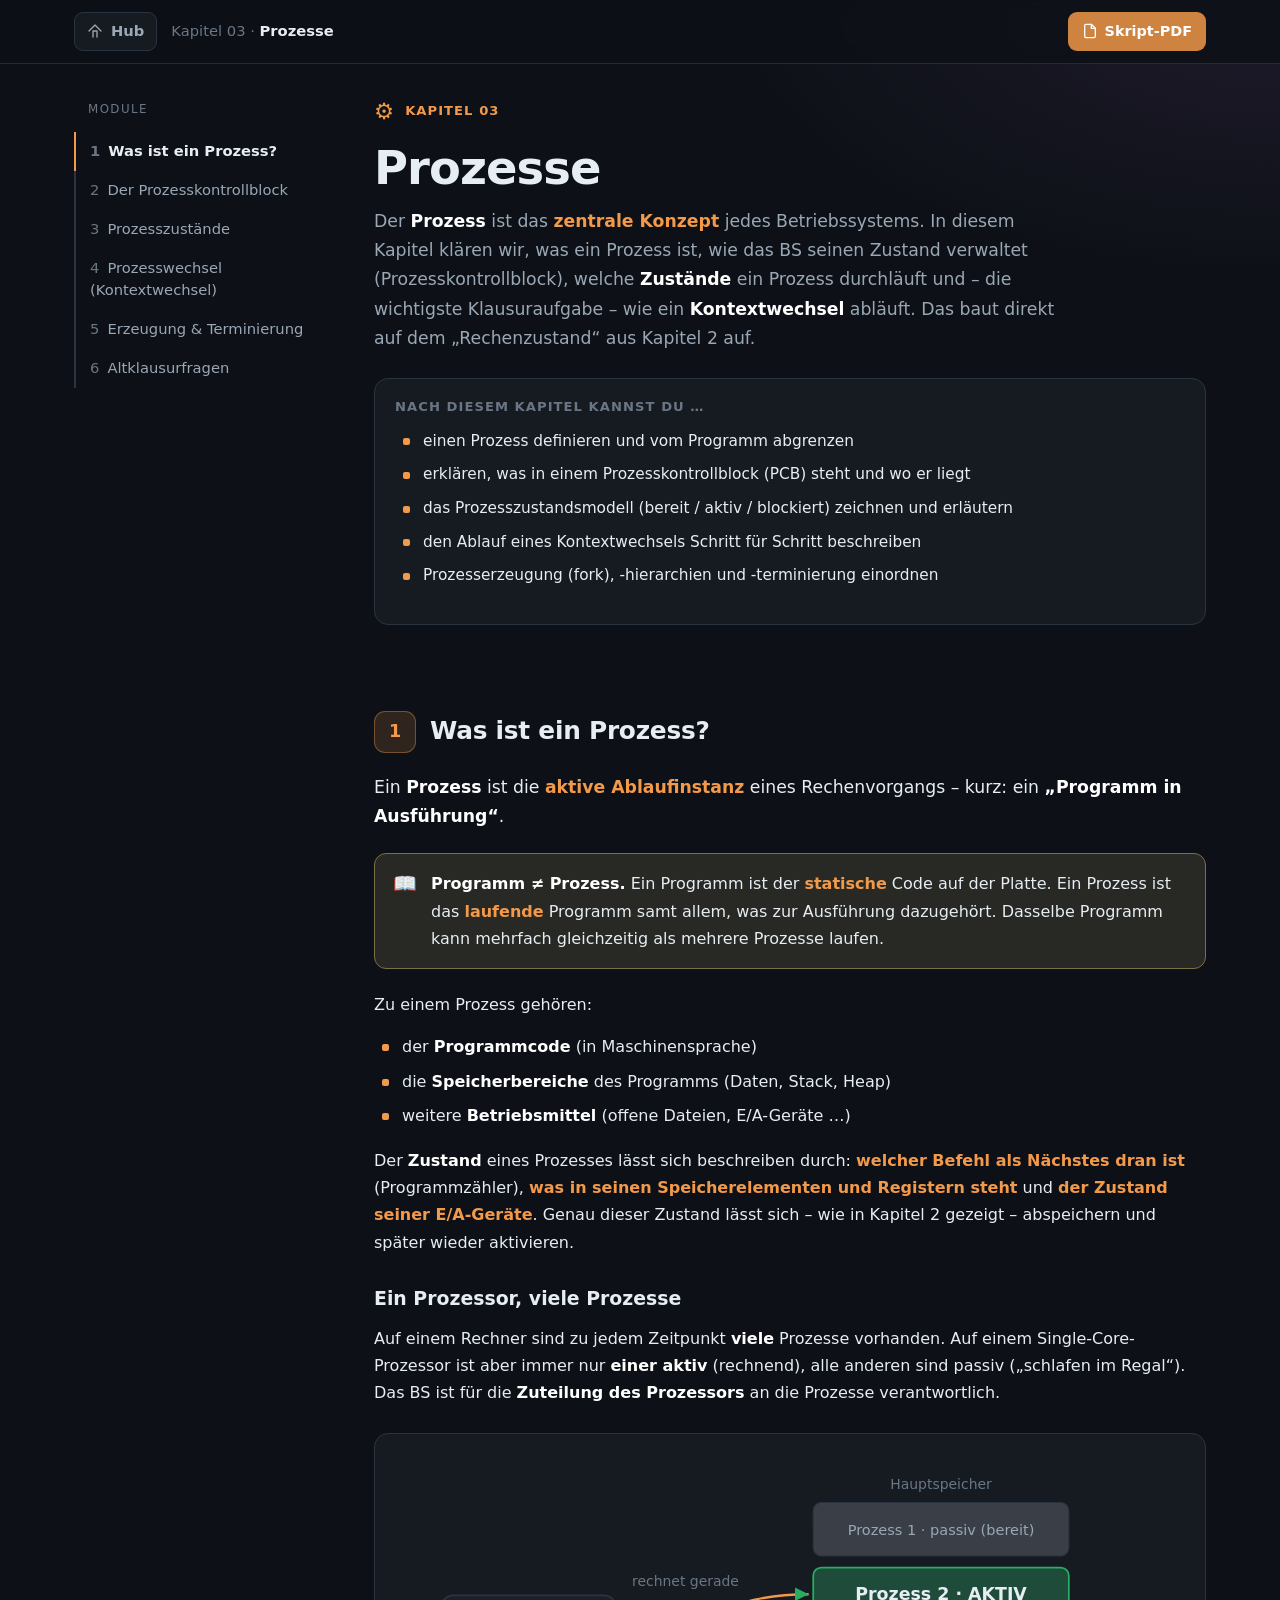
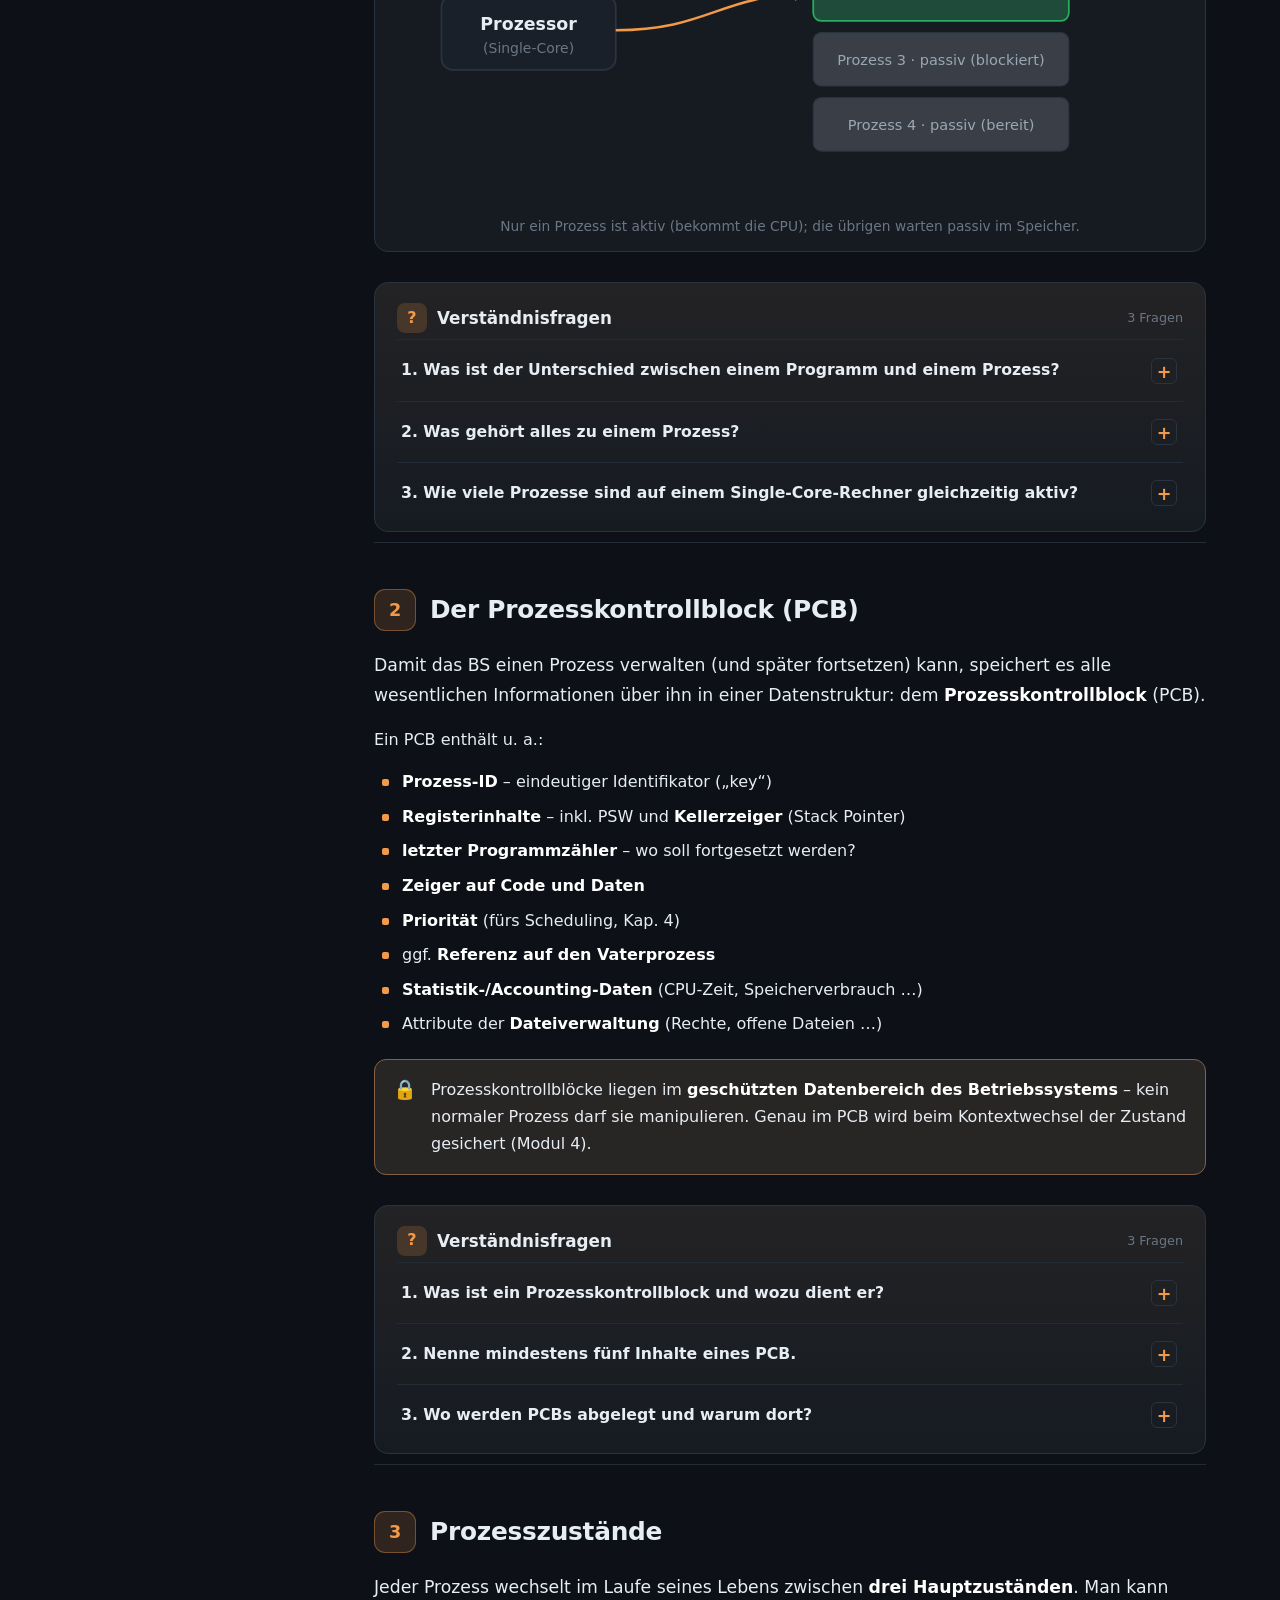
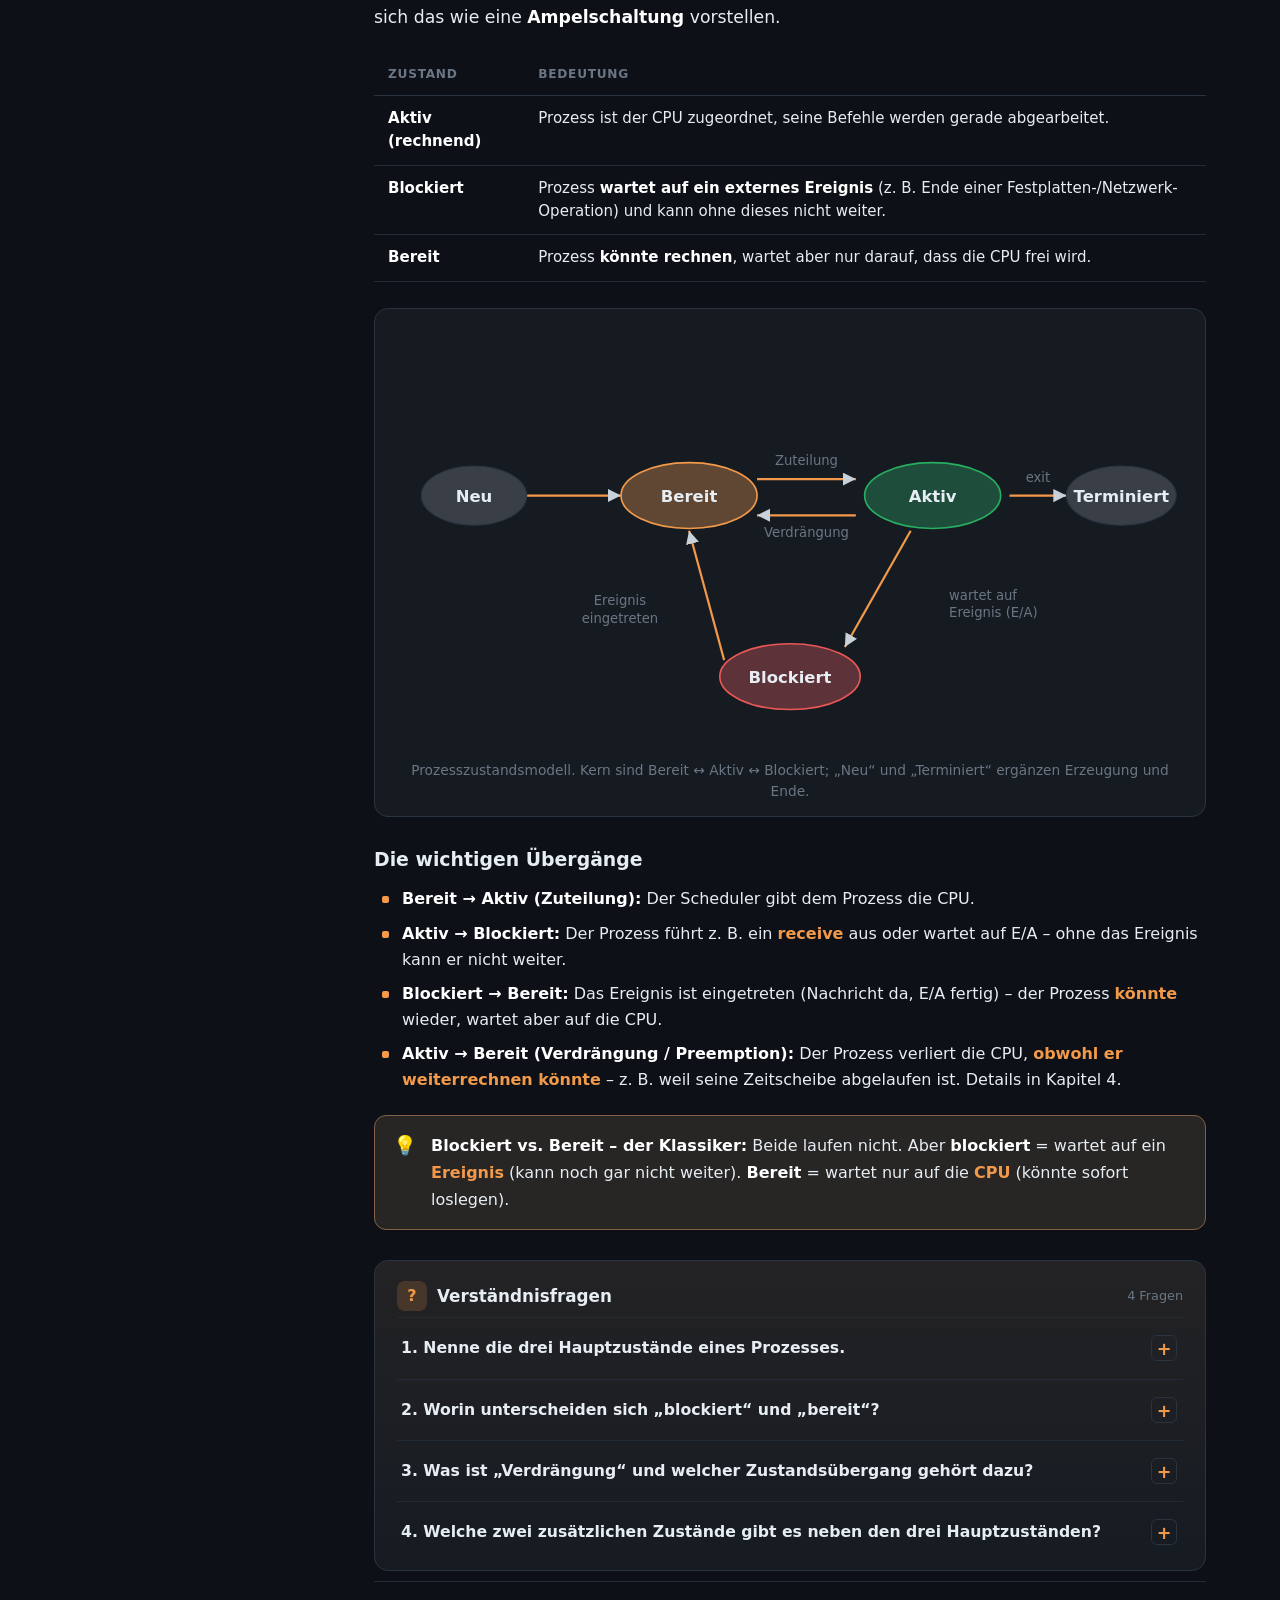
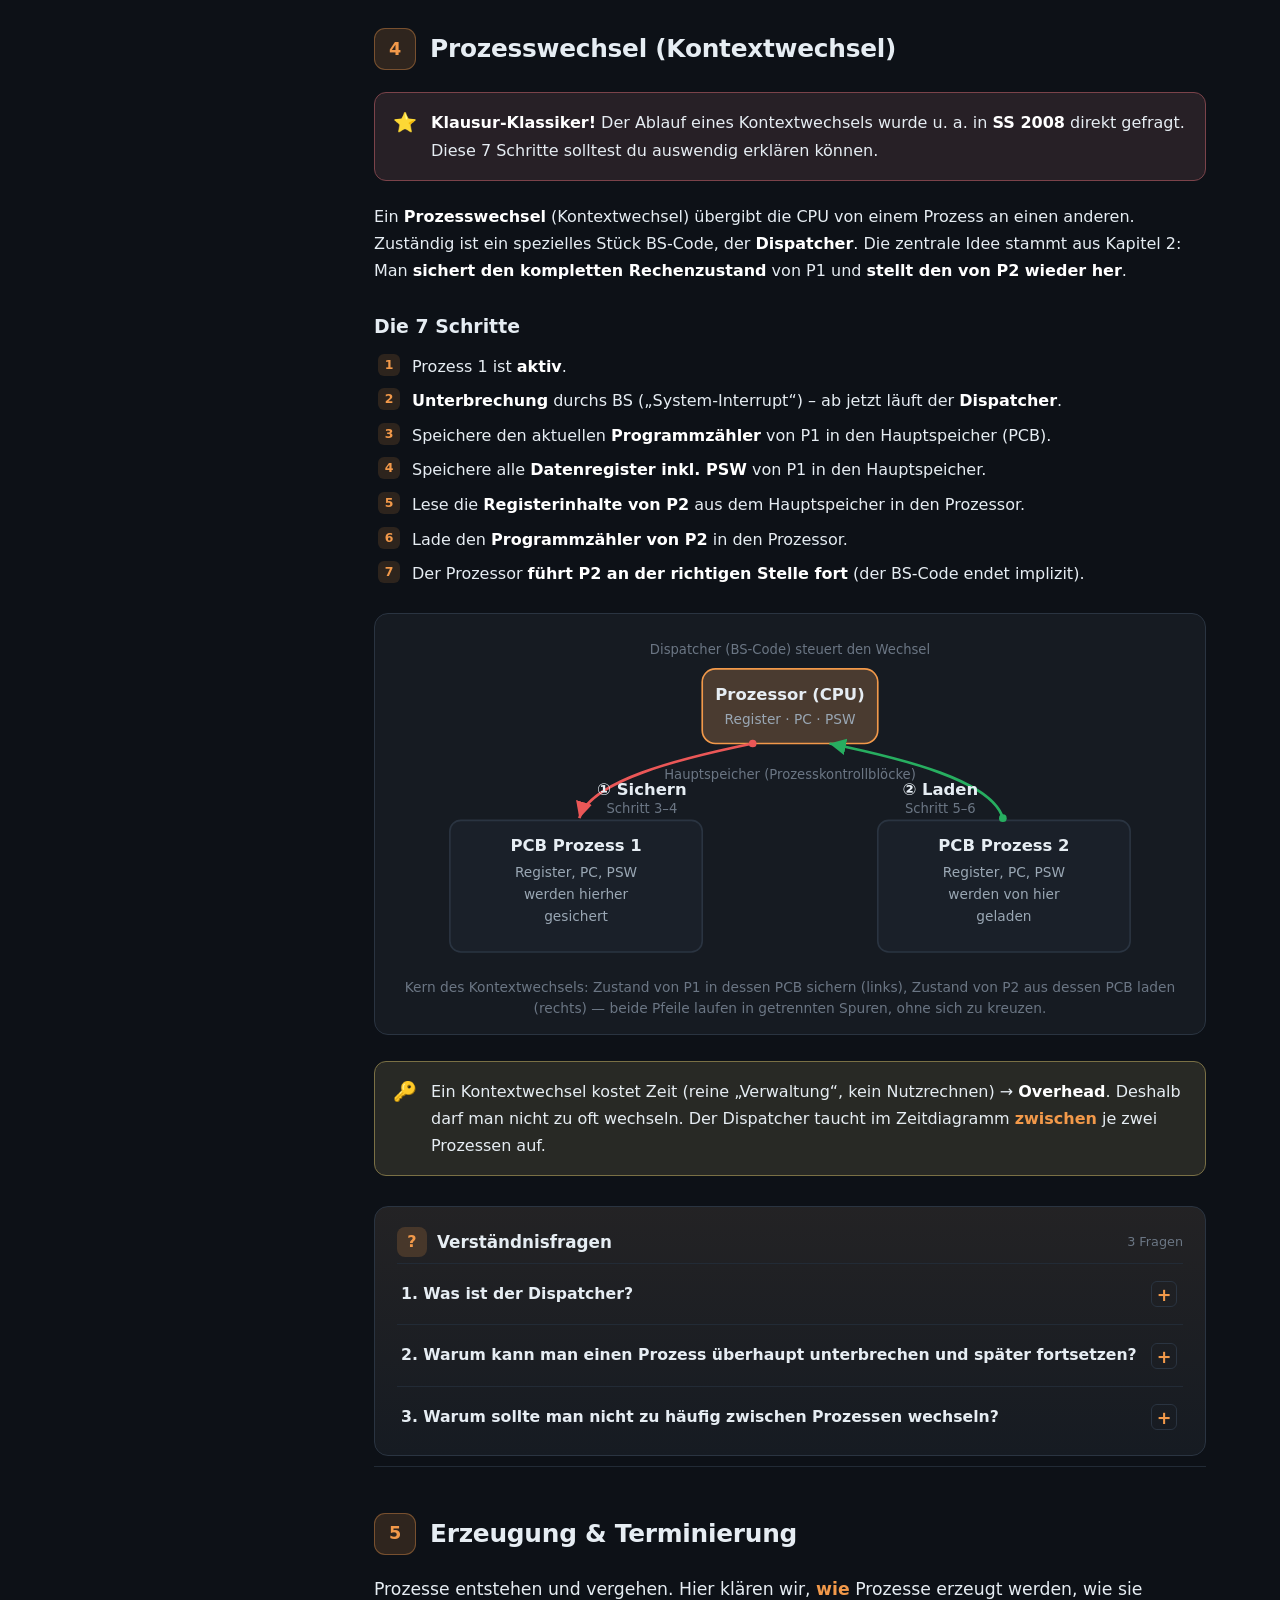
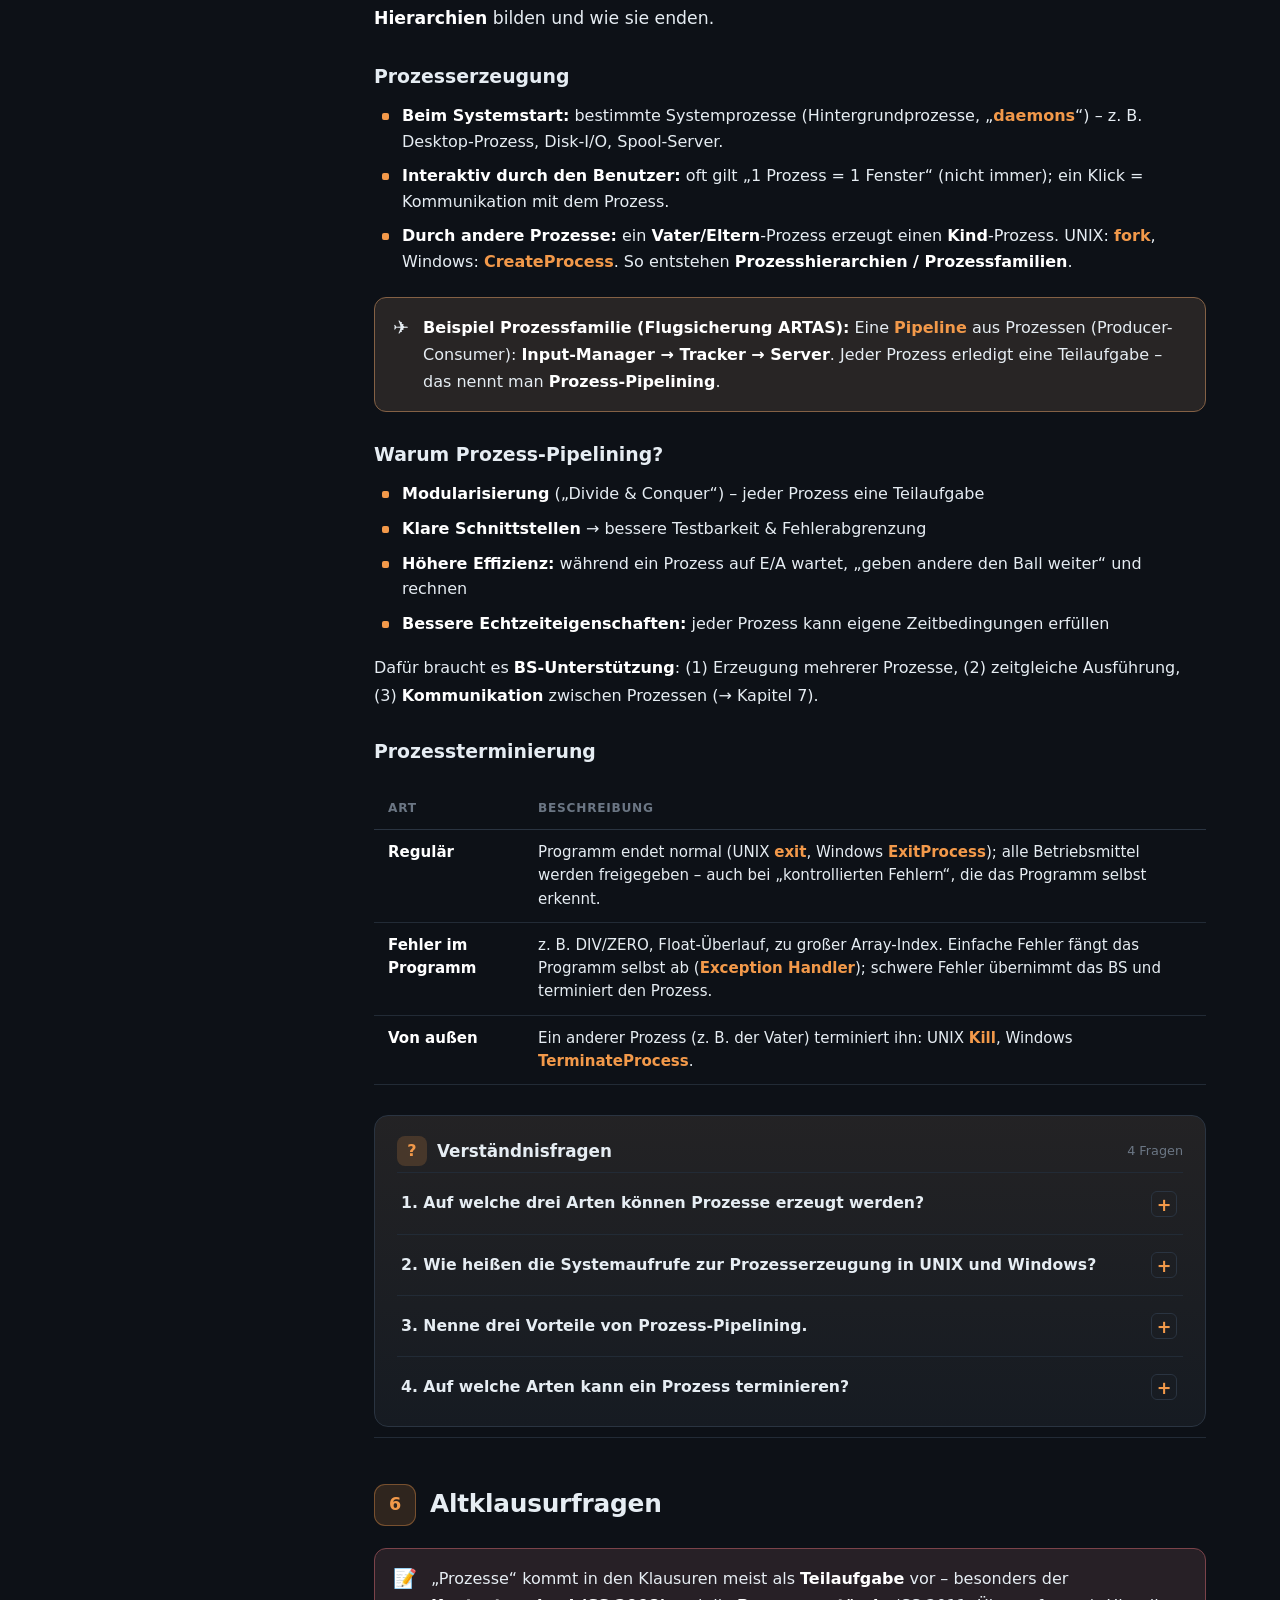
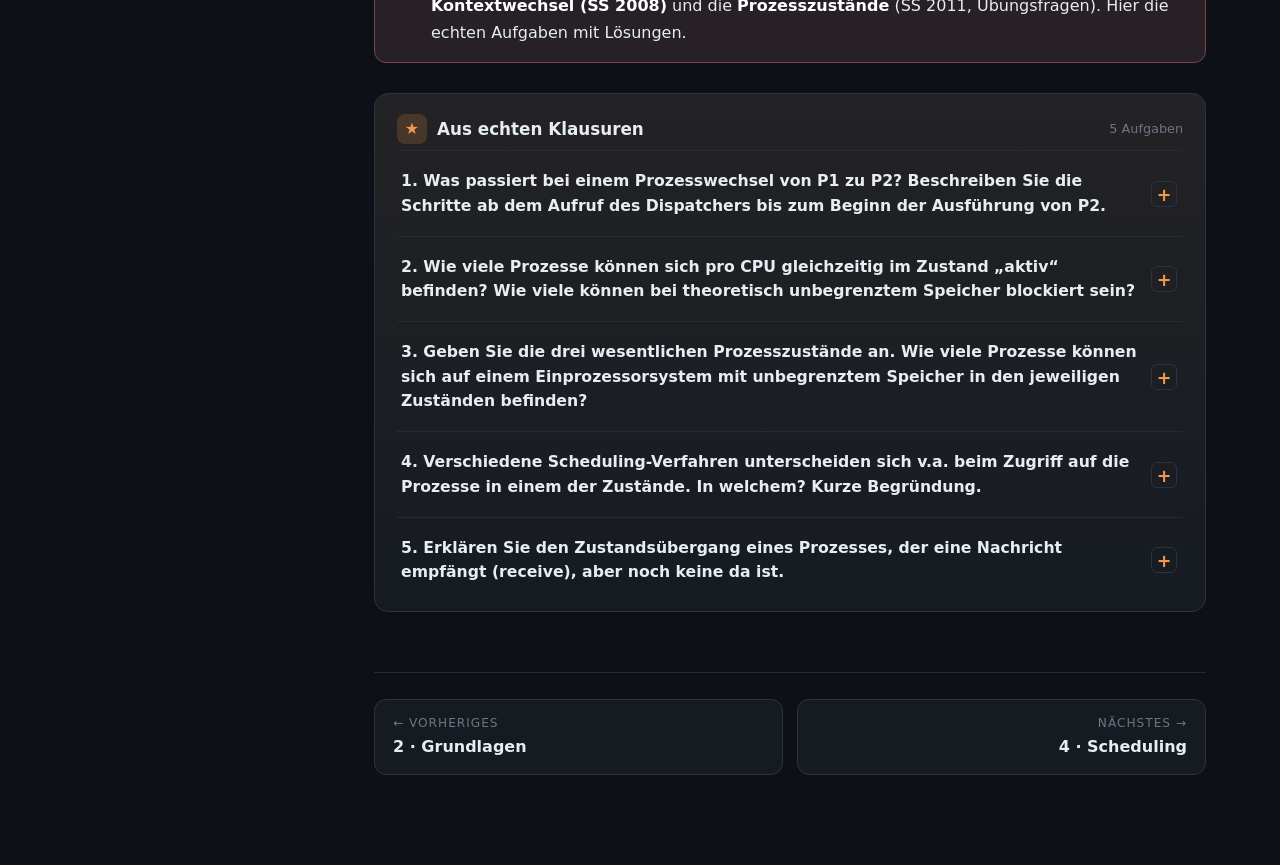
==== commit 472cb69c: "Kapitel 3: Kontextwechsel-Diagramm überarbeiten Die beiden Pfeile (Sichern/Laden) kreuzten sich bish" ====
--- a/kapitel-03.html
+++ b/kapitel-03.html
@@ -399,39 +399,54 @@
         </ol>
 
         <figure class="sketch">
-          <svg viewBox="0 0 700 320" role="img" aria-label="Kontextwechsel: Zustand von P1 sichern, Zustand von P2 laden">
+          <svg viewBox="0 0 720 300" role="img" aria-label="Kontextwechsel: Zustand von P1 sichern, Zustand von P2 laden">
+            <!-- Dispatcher-Hinweis oberhalb der CPU, damit er nicht mit den Pfeilen kollidiert -->
+            <text class="sk-faint" x="360" y="16" text-anchor="middle">Dispatcher (BS-Code) steuert den Wechsel</text>
+
             <!-- CPU -->
-            <rect class="sk-accent" x="270" y="20" width="160" height="70" rx="10"/>
-            <text class="sk-label" x="350" y="48" text-anchor="middle">Prozessor (CPU)</text>
-            <text class="sk-sub" x="350" y="70" text-anchor="middle">Register · PC · PSW</text>
-            <text class="sk-faint" x="350" y="108" text-anchor="middle">↑ Dispatcher steuert den Wechsel ↑</text>
-
-            <!-- Speicher unten -->
-            <text class="sk-faint" x="350" y="150" text-anchor="middle">Hauptspeicher (Prozesskontrollblöcke)</text>
-            <rect class="sk-box" x="90" y="165" width="200" height="120" rx="10"/>
-            <text class="sk-label" x="190" y="195" text-anchor="middle">PCB Prozess 1</text>
-            <text class="sk-sub" x="190" y="220" text-anchor="middle">Register, PC, PSW</text>
-            <text class="sk-sub" x="190" y="240" text-anchor="middle">werden hierher</text>
-            <text class="sk-sub" x="190" y="260" text-anchor="middle">gesichert</text>
-
-            <rect class="sk-box" x="410" y="165" width="200" height="120" rx="10"/>
-            <text class="sk-label" x="510" y="195" text-anchor="middle">PCB Prozess 2</text>
-            <text class="sk-sub" x="510" y="220" text-anchor="middle">Register, PC, PSW</text>
-            <text class="sk-sub" x="510" y="240" text-anchor="middle">werden von hier</text>
-            <text class="sk-sub" x="510" y="260" text-anchor="middle">geladen</text>
-
-            <!-- Pfeile -->
-            <path class="sk-arrow" d="M300 90 C240 120, 200 130, 190 160" marker-end="url(#o-arr2)" stroke="#eb5757"/>
-            <text class="sk-faint" x="150" y="130" text-anchor="middle" fill="#eb5757">① sichern (3–4)</text>
-            <path class="sk-arrow" d="M510 160 C520 130, 460 118, 400 90" marker-end="url(#o-arr2)" stroke="#27ae60"/>
-            <text class="sk-faint" x="560" y="130" text-anchor="middle" fill="#27ae60">② laden (5–6)</text>
+            <rect class="sk-accent" x="280" y="30" width="160" height="68" rx="12"/>
+            <text class="sk-label" x="360" y="58" text-anchor="middle">Prozessor (CPU)</text>
+            <text class="sk-sub" x="360" y="80" text-anchor="middle">Register · PC · PSW</text>
+
+            <!-- Speicher-Überschrift -->
+            <text class="sk-faint" x="360" y="130" text-anchor="middle">Hauptspeicher (Prozesskontrollblöcke)</text>
+
+            <!-- PCB Prozess 1 (links) -->
+            <rect class="sk-box" x="50" y="168" width="230" height="120" rx="10"/>
+            <text class="sk-label" x="165" y="196" text-anchor="middle">PCB Prozess 1</text>
+            <text class="sk-sub" x="165" y="220" text-anchor="middle">Register, PC, PSW</text>
+            <text class="sk-sub" x="165" y="240" text-anchor="middle">werden hierher</text>
+            <text class="sk-sub" x="165" y="260" text-anchor="middle">gesichert</text>
+
+            <!-- PCB Prozess 2 (rechts) -->
+            <rect class="sk-box" x="440" y="168" width="230" height="120" rx="10"/>
+            <text class="sk-label" x="555" y="196" text-anchor="middle">PCB Prozess 2</text>
+            <text class="sk-sub" x="555" y="220" text-anchor="middle">Register, PC, PSW</text>
+            <text class="sk-sub" x="555" y="240" text-anchor="middle">werden von hier</text>
+            <text class="sk-sub" x="555" y="260" text-anchor="middle">geladen</text>
+
+            <!-- Pfeil ①: Sichern — CPU → PCB1, eigene Spur ganz links, kreuzt nichts -->
+            <circle cx="326" cy="98" r="3.5" fill="#eb5757"/>
+            <path d="M326,98 C258,112 178,132 168,166" fill="none" stroke="#eb5757" stroke-width="2.5" marker-end="url(#ctx-arr-red)"/>
+            <text class="sk-label" x="225" y="145" text-anchor="middle" fill="#eb5757" font-size="13">① Sichern</text>
+            <text class="sk-faint" x="225" y="161" text-anchor="middle" fill="#eb5757">Schritt 3–4</text>
+
+            <!-- Pfeil ②: Laden — PCB2 → CPU, eigene Spur ganz rechts, spiegelbildlich -->
+            <circle cx="554" cy="166" r="3.5" fill="#27ae60"/>
+            <path d="M554,166 C544,132 464,112 396,98" fill="none" stroke="#27ae60" stroke-width="2.5" marker-end="url(#ctx-arr-green)"/>
+            <text class="sk-label" x="497" y="145" text-anchor="middle" fill="#27ae60" font-size="13">② Laden</text>
+            <text class="sk-faint" x="497" y="161" text-anchor="middle" fill="#27ae60">Schritt 5–6</text>
+
             <defs>
-              <marker id="o-arr2" markerWidth="9" markerHeight="9" refX="6" refY="3" orient="auto">
-                <path d="M0,0 L6,3 L0,6 Z" fill="#c9d1d9"/>
+              <marker id="ctx-arr-red" markerWidth="9" markerHeight="9" refX="6" refY="3" orient="auto">
+                <path d="M0,0 L6,3 L0,6 Z" fill="#eb5757"/>
+              </marker>
+              <marker id="ctx-arr-green" markerWidth="9" markerHeight="9" refX="6" refY="3" orient="auto">
+                <path d="M0,0 L6,3 L0,6 Z" fill="#27ae60"/>
               </marker>
             </defs>
           </svg>
-          <figcaption>Kern des Kontextwechsels: Zustand von P1 in dessen PCB sichern, Zustand von P2 aus dessen PCB laden.</figcaption>
+          <figcaption>Kern des Kontextwechsels: Zustand von P1 in dessen PCB sichern (links), Zustand von P2 aus dessen PCB laden (rechts) — beide Pfeile laufen in getrennten Spuren, ohne sich zu kreuzen.</figcaption>
         </figure>
 
         <div class="callout callout--merke">
